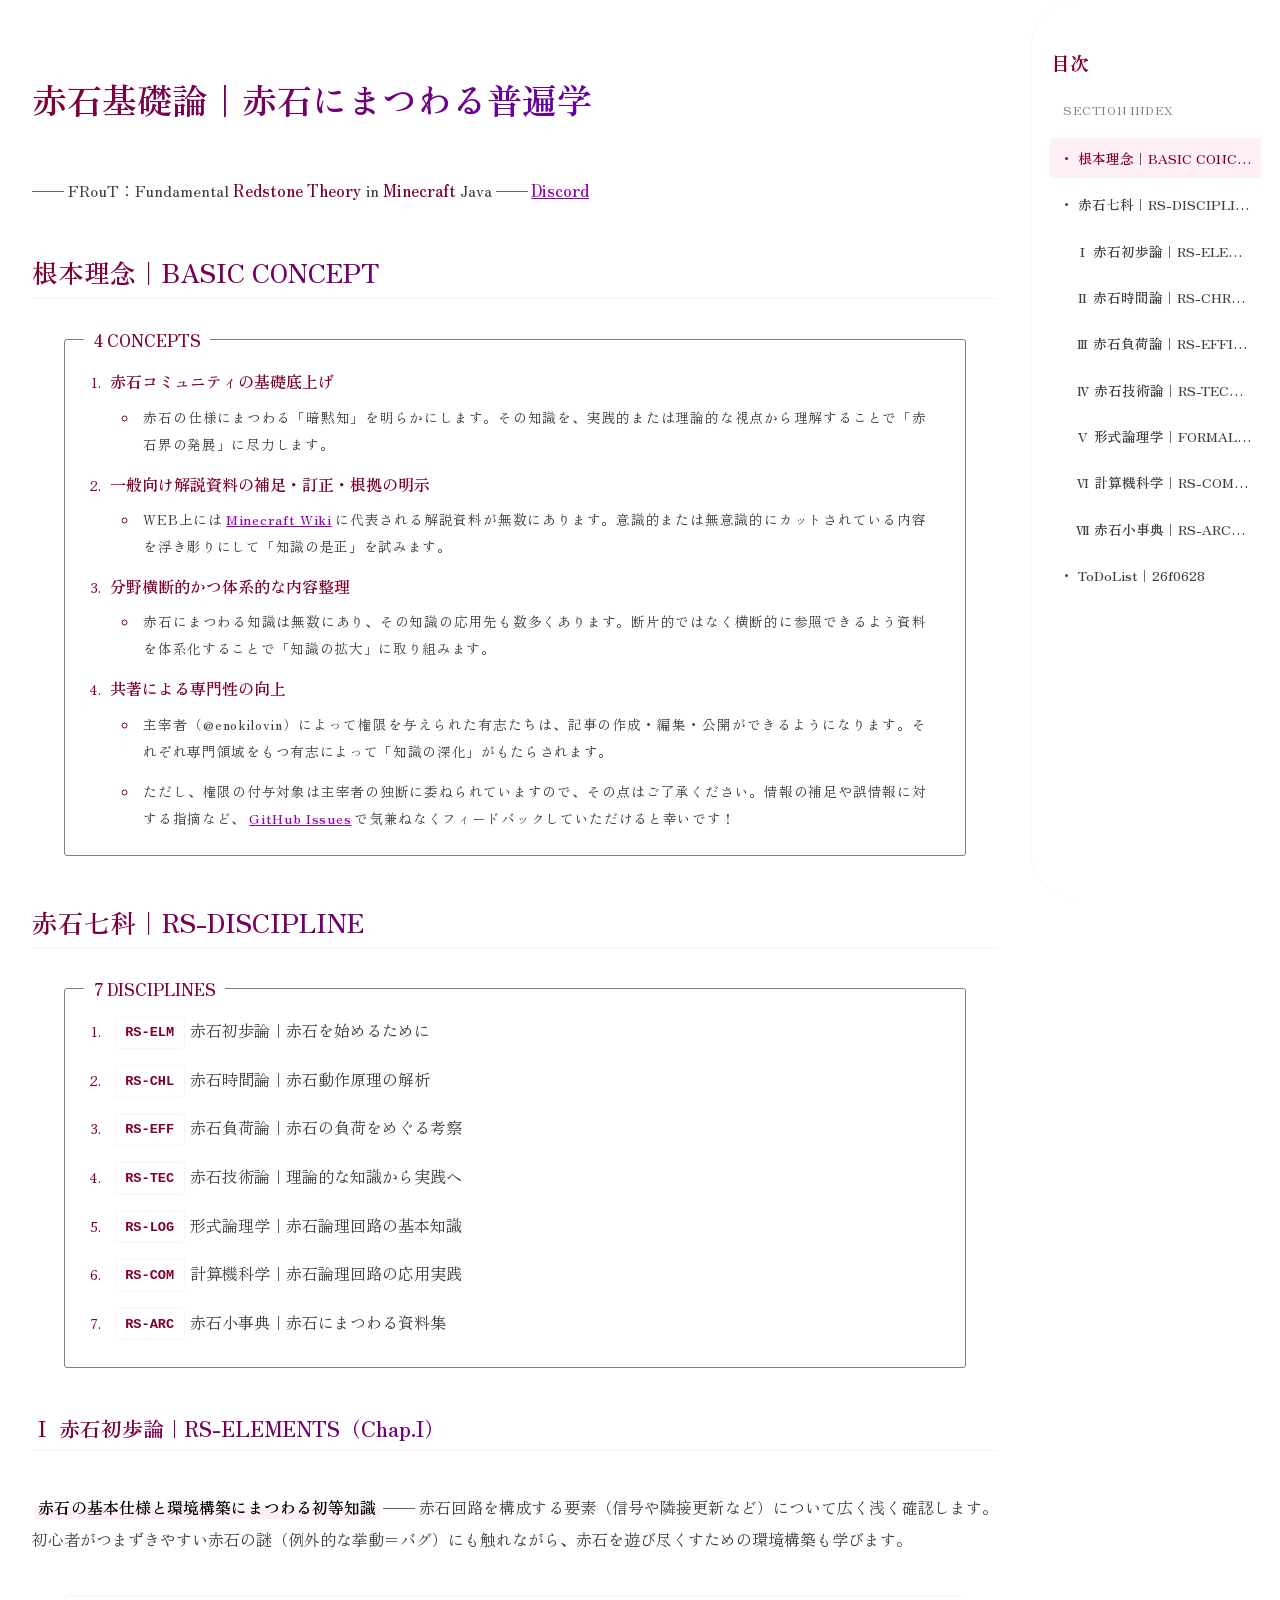
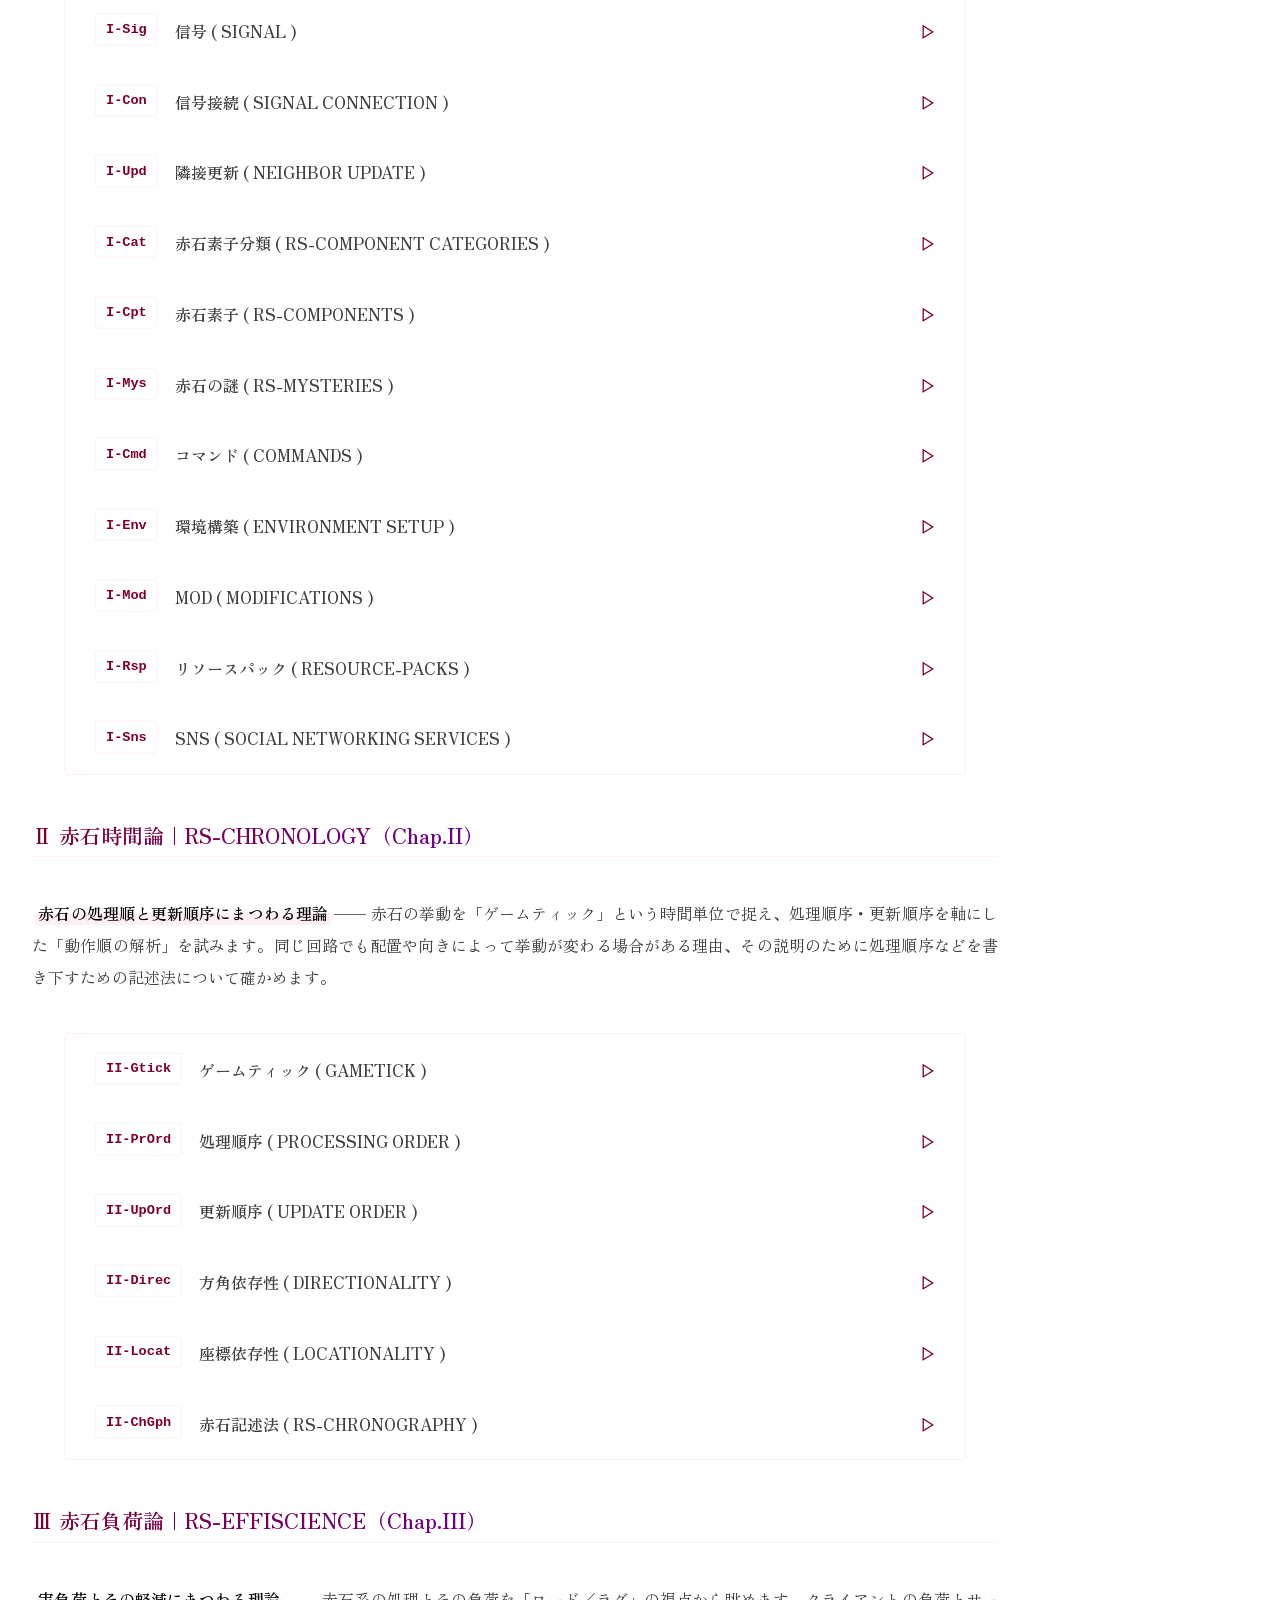
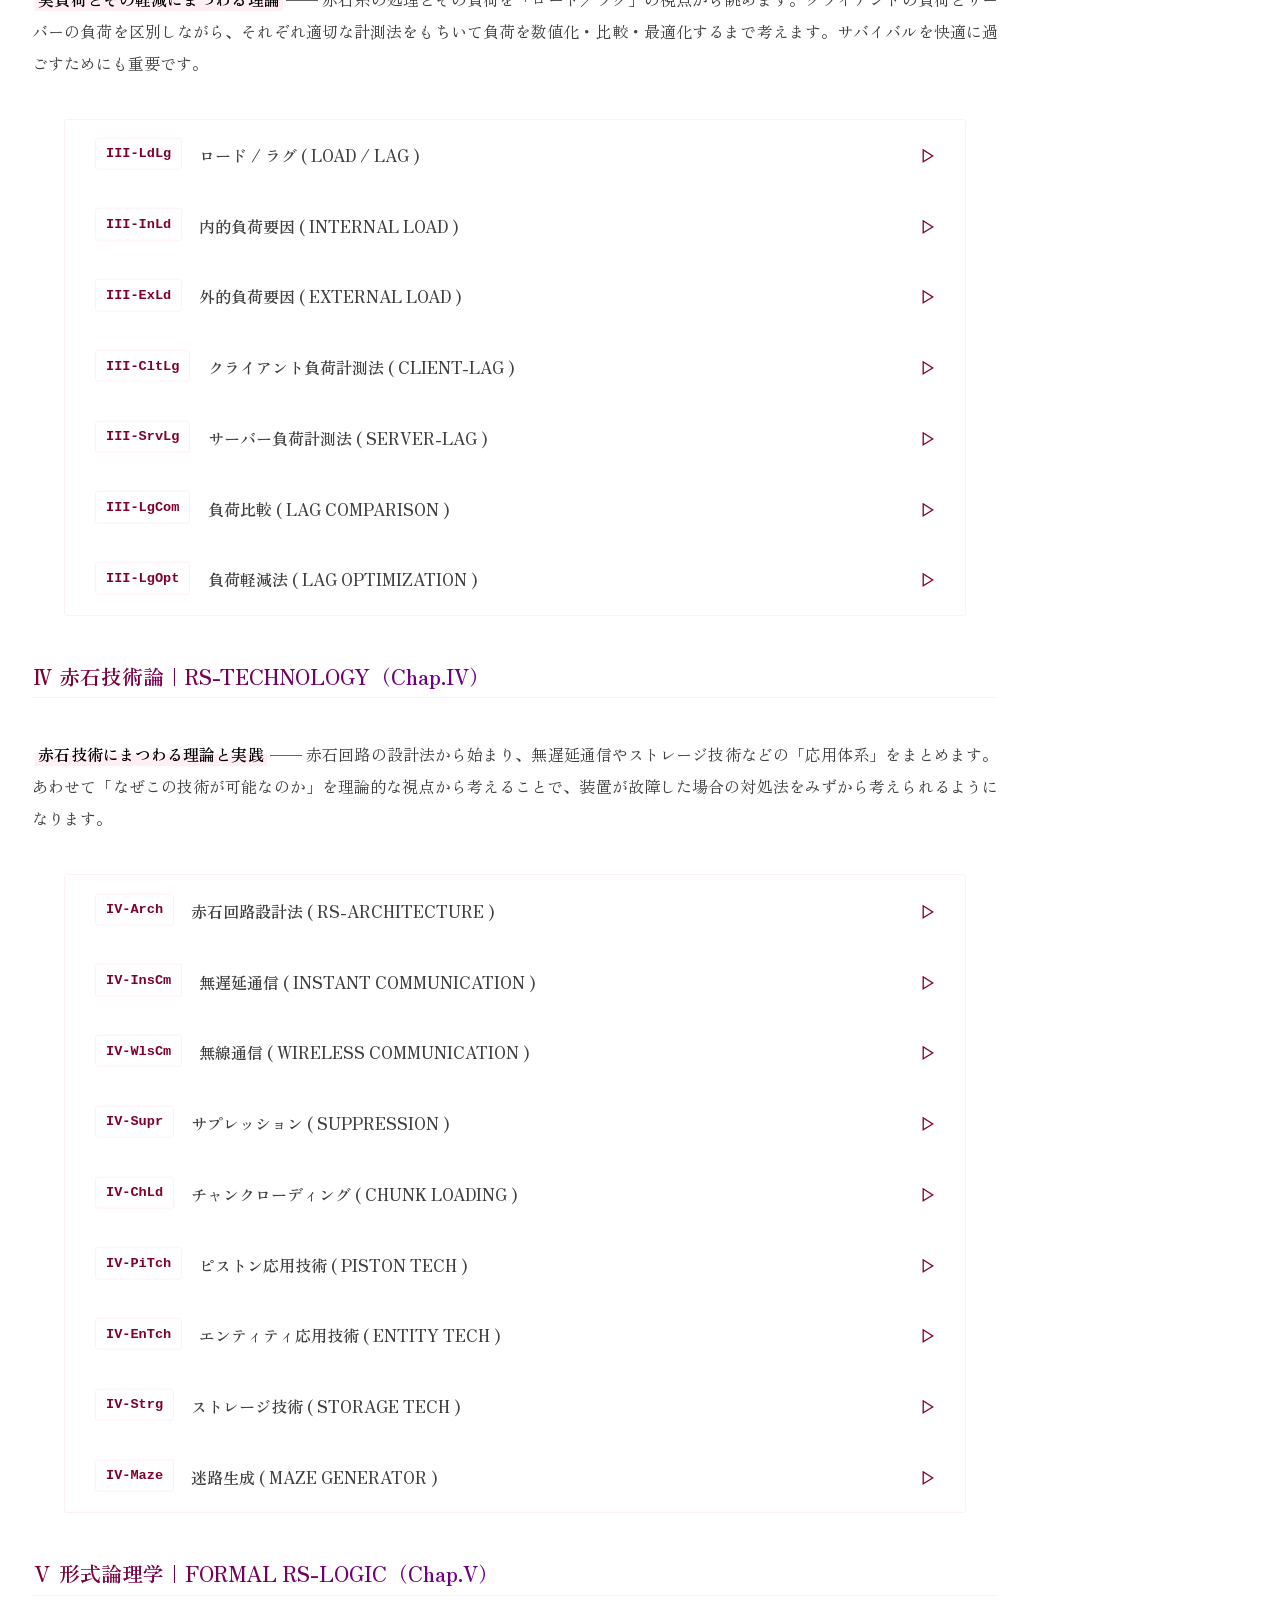
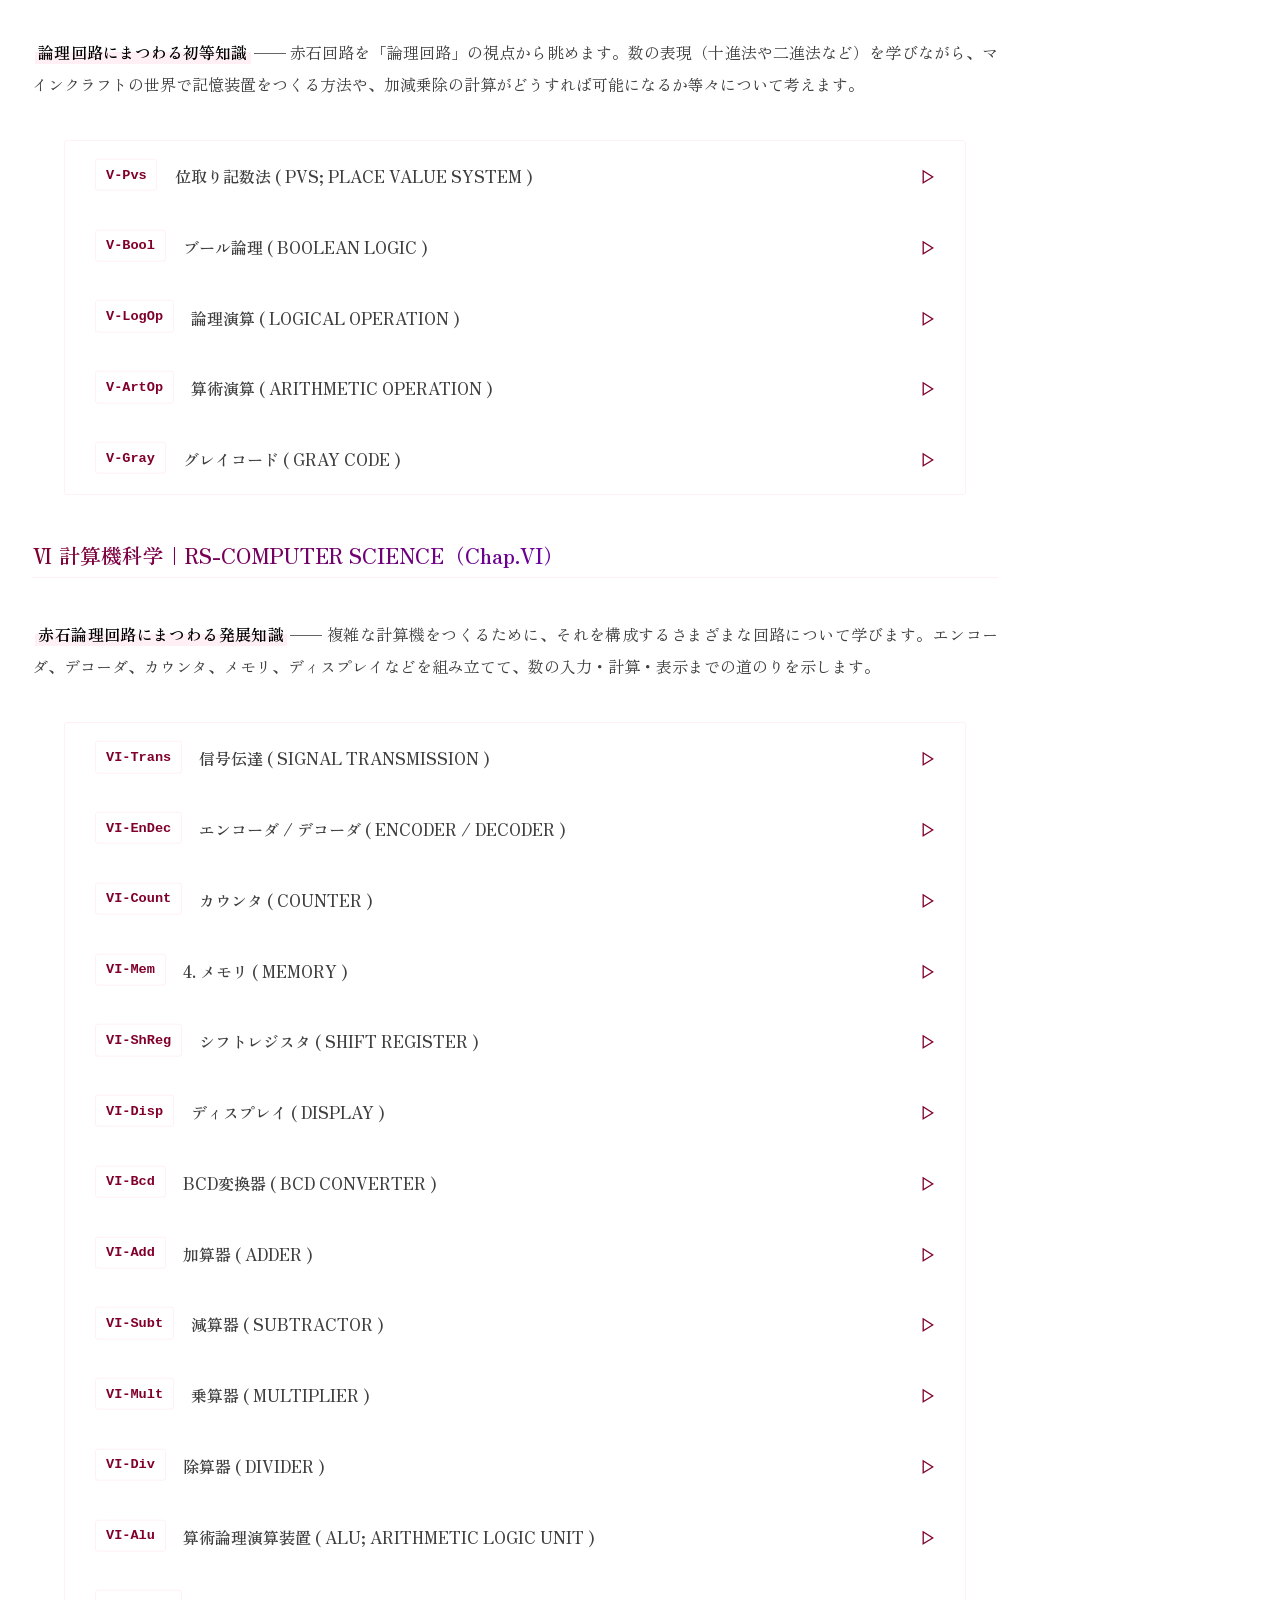
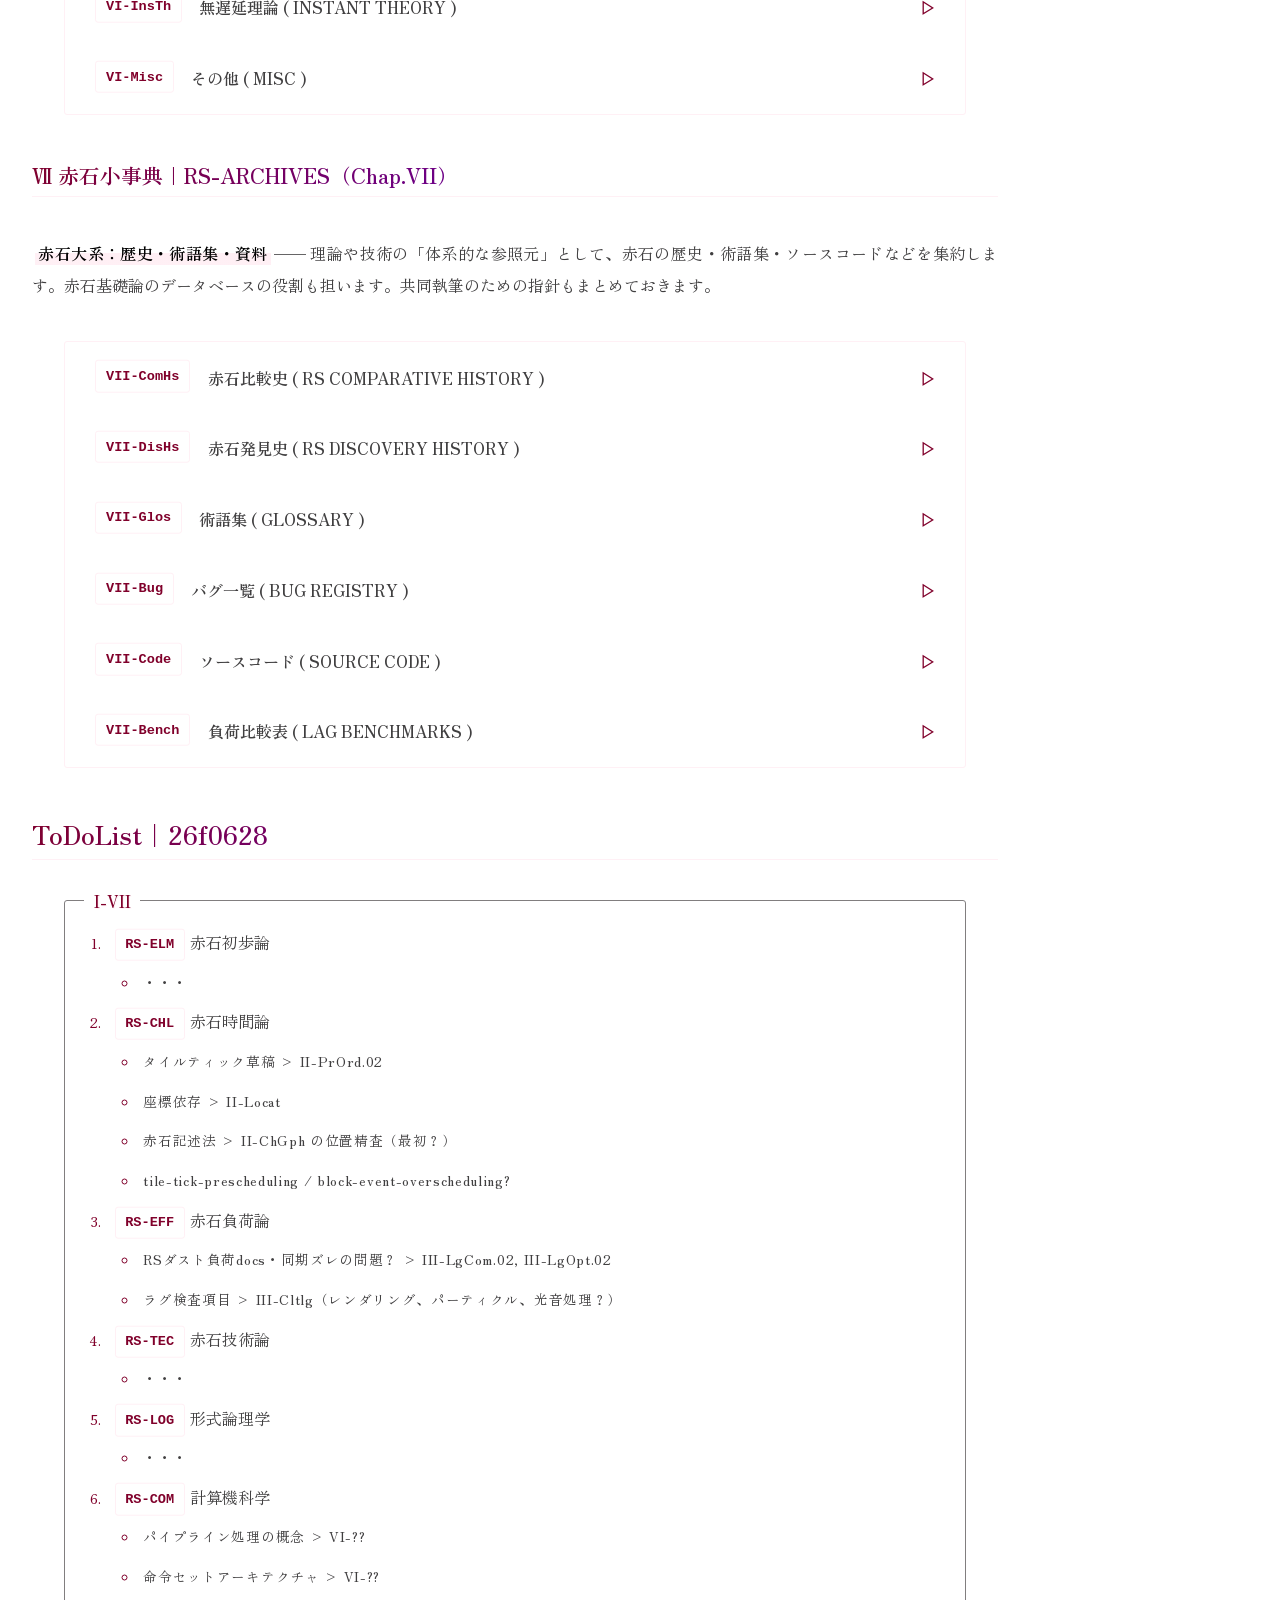
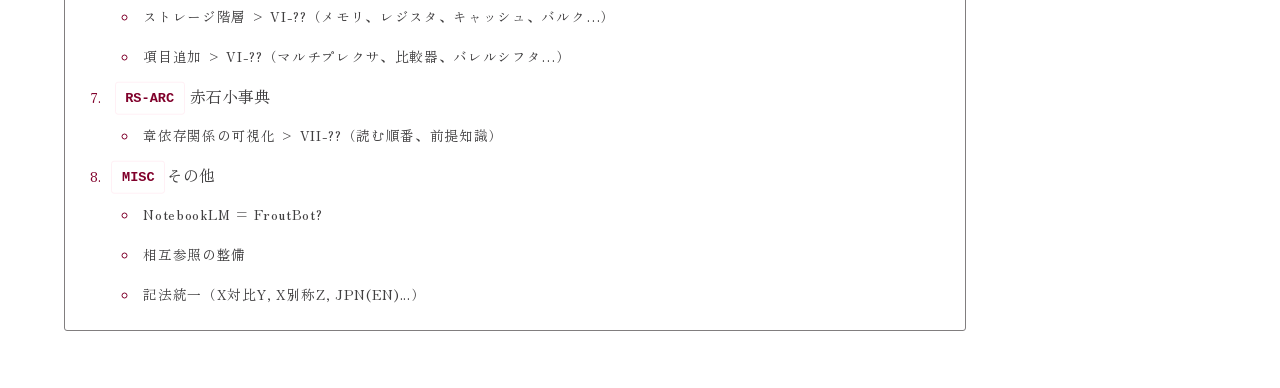
==== index.html @ a5fd7e26 "update file path" ====
<!DOCTYPE html>
<html lang="ja">
<head>
    <meta charset="UTF-8">
    <meta name="viewport" content="width=device-width, initial-scale=1.0">
    <title>赤石基礎論｜Frout</title>
    <link rel="stylesheet" href="css/frout-style.css">
    <script src="js/frout-script.js" defer></script>
</head>
<body>

    <header>
        <h1>赤石基礎論｜赤石にまつわる普遍学</h1>
        <p>—— FRouT：Fundamental <strong>Redstone Theory</strong> in <strong>Minecraft</strong> Java ——<a href="https://enokilovin.github.io/ArcFrout/misc/invitation" target="_blank" rel="noopener noreferrer">Discord</a></p>
    </header>

    <section>
        <h2 id="basic-concept">根本理念｜BASIC CONCEPT</h2>
        <div class="frout-list">
            <div>4 CONCEPTS</div>
            <ol>
                <li><strong>赤石コミュニティの基礎底上げ</strong>
                    <ul>
                        <li>赤石の仕様にまつわる「暗黙知」を明らかにします。その知識を、実践的または理論的な視点から理解することで「赤石界の発展」に尽力します。</li>
                    </ul>
                </li>
                <li><strong>一般向け解説資料の補足・訂正・根拠の明示</strong>
                    <ul>
                        <li>WEB上には<a href="https://minecraft.wiki/" target="_blank" rel="noopener noreferrer">Minecraft Wiki</a>に代表される解説資料が無数にあります。意識的または無意識的にカットされている内容を浮き彫りにして「知識の是正」を試みます。</li>
                    </ul>
                </li>
                <li><strong>分野横断的かつ体系的な内容整理</strong>
                    <ul>
                        <li>赤石にまつわる知識は無数にあり、その知識の応用先も数多くあります。断片的ではなく横断的に参照できるよう資料を体系化することで「知識の拡大」に取り組みます。</li>
                    </ul>
                </li>
                <li><strong>共著による専門性の向上</strong>
                    <ul>
                        <li>主宰者（@enokilovin）によって権限を与えられた有志たちは、記事の作成・編集・公開ができるようになります。それぞれ専門領域をもつ有志によって「知識の深化」がもたらされます。</li>
                        <li>ただし、権限の付与対象は主宰者の独断に委ねられていますので、その点はご了承ください。情報の補足や誤情報に対する指摘など、<a href="https://github.com/enokilovin/arcfrout/issues" target="_blank" rel="noopener noreferrer">GitHub Issues</a>で気兼ねなくフィードバックしていただけると幸いです！</li>
                    </ul>
                </li>
            </ol>
        </div>
    </section>

    <section>
        <h2 id="7-disciplines">赤石七科｜RS-DISCIPLINE</h2>
        <div class="frout-list">
            <div>7 DISCIPLINES</div>
            <ol>
                <li><a href="#rs-elm"><span class="badge-xref">RS-ELM</span></a>赤石初歩論｜赤石を始めるために</li>
                <li><a href="#rs-chl"><span class="badge-xref">RS-CHL</span></a>赤石時間論｜赤石動作原理の解析</li>
                <li><a href="#rs-eff"><span class="badge-xref">RS-EFF</span></a>赤石負荷論｜赤石の負荷をめぐる考察</li>
                <li><a href="#rs-tec"><span class="badge-xref">RS-TEC</span></a>赤石技術論｜理論的な知識から実践へ</li>
                <li><a href="#rs-log"><span class="badge-xref">RS-LOG</span></a>形式論理学｜赤石論理回路の基本知識</li>
                <li><a href="#rs-com"><span class="badge-xref">RS-COM</span></a>計算機科学｜赤石論理回路の応用実践</li>
                <li><a href="#rs-arc"><span class="badge-xref">RS-ARC</span></a>赤石小事典｜赤石にまつわる資料集</li>
            </ol>
        </div>

        <h3 id="rs-elm">Ⅰ 赤石初歩論｜RS-ELEMENTS（Chap.I）</h3>
        <p><mark>赤石の基本仕様と環境構築にまつわる初等知識</mark>—— 赤石回路を構成する要素（信号や隣接更新など）について広く浅く確認します。初心者がつまずきやすい赤石の謎（例外的な挙動＝バグ）にも触れながら、赤石を遊び尽くすための環境構築も学びます。</p>
        <div class="frout-accordion">
            <details>
                <summary><span class="badge-xref">I-Sig</span>信号 ( SIGNAL )</summary>
                <p>赤石の信号について、ON/OFFの概念や信号強度、動力源化と活性化の違いといった視点から眺めます。</p>
            </details>
            <details>
                <summary><span class="badge-xref">I-Con</span>信号接続 ( SIGNAL CONNECTION )</summary>
                <p>信号の伝わり方について、直接的または間接的な接続方法の違いを理解します。</p>
            </details>
            <details>
                <summary><span class="badge-xref">I-Upd</span>隣接更新 ( NEIGHBOR UPDATE )</summary>
                <p>ブロックの状態変化がまわりに伝播する「アップデート」の仕組みを紐解きます。</p>
            </details>
            <details>
                <summary><span class="badge-xref">I-Cat</span>赤石素子分類 ( RS-COMPONENT CATEGORIES )</summary>
                <p>ブロックの性質にもとづいて赤石素子を分類します。</p>
            </details>
            <details>
                <summary><span class="badge-xref">I-Cpt</span>赤石素子 ( RS-COMPONENTS )</summary>
                <p>リピーターやピストンなどの赤石素子にまつわる個別仕様をまとめます。</p>
            </details>
            <details>
                <summary><span class="badge-xref">I-Mys</span>赤石の謎 ( RS-MYSTERIES )</summary>
                <p>方角依存、準接続、透過ブロックの挙動など、直感に反する仕様について理解することで、実践的な力を身につけます。</p>
            </details>
            <details>
                <summary><span class="badge-xref">I-Cmd</span>コマンド ( COMMANDS )</summary>
                <p>赤石回路の開発やその検証に役立つ必須コマンドを紹介します。</p>
            </details>
            <details>
                <summary><span class="badge-xref">I-Env</span>環境構築 ( ENVIRONMENT SETUP )</summary>
                <p>赤石用ワールドの構築からルール設定まで把握して、開発に最適な環境を整えます。</p>
            </details>
            <details>
                <summary><span class="badge-xref">I-Mod</span>MOD ( MODIFICATIONS )</summary>
                <p>Carpet, Litematica, MiniHUDなど、赤石の開発と検証を最大限補助するMODについて紹介します。</p>
            </details>
            <details>
                <summary><span class="badge-xref">I-Rsp</span>リソースパック ( RESOURCE-PACKS )</summary>
                <p>信号強度の可視化やブロックの設置方向の判別など、視認性を上げて開発効率を高めるリソースパックについて紹介します。</p>
            </details>
            <details>
                <summary><span class="badge-xref">I-Sns</span>SNS ( SOCIAL NETWORKING SERVICES )</summary>
                <p>国内外の赤石コミュニティを知り、情報を収集して、知見を共有する方法についてまとめています。</p>
            </details>
        </div>

        <h3 id="rs-chl">Ⅱ 赤石時間論｜RS-CHRONOLOGY（Chap.II）</h3>
        <p><mark>赤石の処理順と更新順序にまつわる理論</mark>—— 赤石の挙動を「ゲームティック」という時間単位で捉え、処理順序・更新順序を軸にした「動作順の解析」を試みます。同じ回路でも配置や向きによって挙動が変わる場合がある理由、その説明のために処理順序などを書き下すための記述法について確かめます。</p>
        <div class="frout-accordion">
            <details>
                <summary><span class="badge-xref">II-Gtick</span>ゲームティック ( GAMETICK )</summary>
                <p>時間の基本単位であるゲームティック（gt）について、リアルタイムとの違いや各フェーズなどに触れながら理解を深めます。</p>
            </details>
            <details>
                <summary><span class="badge-xref">II-PrOrd</span>処理順序 ( PROCESSING ORDER )</summary>
                <p>同一ティック内における各処理フェーズ（PI, ST, BE, EN, TE）の実行サイクルを詳述します。</p>
            </details>
            <details>
                <summary><span class="badge-xref">II-UpOrd</span>更新順序 ( UPDATE ORDER )</summary>
                <p>同一フェーズ内で複数のブロックが同時に動くとき、何が優先されるかをアップデートの順序という視点から眺めます。</p>
            </details>
            <details>
                <summary><span class="badge-xref">II-Direc</span>方角依存性 ( DIRECTIONALITY )</summary>
                <p>「装置を90度回転すると故障する」といった方角にまつわる動作模様の違いとその対処法を、アップデートの送受信から紐解きます。</p>
            </details>
            <details>
                <summary><span class="badge-xref">II-Locat</span>座標依存性 ( LOCATIONALITY )</summary>
                <p>「装置の場所を移すと故障する」といった位置座標にまつわる動作模様の違いとその対処法を、HashSetという仕組みから紐解きます。</p>
            </details>
            <details>
                <summary><span class="badge-xref">II-ChGph</span>赤石記述法 ( RS-CHRONOGRAPHY )</summary>
                <p>複雑な処理順や更新順を正確に言語化（可視化）するために考案された、タイムライン形式での専用記法「RSC」を紹介します。</p>
            </details>
        </div>

        <h3 id="rs-eff">Ⅲ 赤石負荷論｜RS-EFFISCIENCE（Chap.III）</h3>
        <p><mark>実負荷とその軽減にまつわる理論</mark>—— 赤石系の処理とその負荷を「ロード／ラグ」の視点から眺めます。クライアントの負荷とサーバーの負荷を区別しながら、それぞれ適切な計測法をもちいて負荷を数値化・比較・最適化するまで考えます。サバイバルを快適に過ごすためにも重要です。</p>
        <div class="frout-accordion">
            <details>
                <summary><span class="badge-xref">III-LdLg</span>ロード / ラグ ( LOAD / LAG )</summary>
                <p>負荷の分類から始めて、それぞれの負荷の影響（ラグ）や計測法について理解します。</p>
            </details>
            <details>
                <summary><span class="badge-xref">III-InLd</span>内的負荷要因 ( INTERNAL LOAD )</summary>
                <p>赤石素子、光や音、チャンクにまつわる処理など、ワールド内部で発生する処理の負荷要因を探ります。</p>
            </details>
            <details>
                <summary><span class="badge-xref">III-ExLd</span>外的負荷要因 ( EXTERNAL LOAD )</summary>
                <p>オートセーブ、バージョンの違い、MODの有無など、ワールド外部で起こりうる処理の負荷要因を探ります。</p>
            </details>
            <details>
                <summary><span class="badge-xref">III-CltLg</span>クライアント負荷計測法 ( CLIENT-LAG )</summary>
                <p>画面のレンダリングやパーティクル処理などがクライアント側に与える負荷を計測します。</p>
            </details>
            <details>
                <summary><span class="badge-xref">III-SrvLg</span>サーバー負荷計測法 ( SERVER-LAG )</summary>
                <p>アップデート送信数や信号源探索、形状変化、当たり判定の変化などがサーバー側に与える負荷を計測します。</p>
            </details>
            <details>
                <summary><span class="badge-xref">III-LgCom</span>負荷比較 ( LAG COMPARISON )</summary>
                <p>さまざまな負荷を各素子や各環境のレベルで比較してまとめることで、次の負荷軽減法に繋げていきます。</p>
            </details>
            <details>
                <summary><span class="badge-xref">III-LgOpt</span>負荷軽減法 ( LAG OPTIMIZATION )</summary>
                <p>以上の検証にもとづき素子の置き換えやMODを用いるなどして、総合的な負荷軽減策を提案します。</p>
            </details>
        </div>

        <h3 id="rs-tec">Ⅳ 赤石技術論｜RS-TECHNOLOGY（Chap.IV）</h3>
        <p><mark>赤石技術にまつわる理論と実践</mark>—— 赤石回路の設計法から始まり、無遅延通信やストレージ技術などの「応用体系」をまとめます。あわせて「なぜこの技術が可能なのか」を理論的な視点から考えることで、装置が故障した場合の対処法をみずから考えられるようになります。</p>
        <div class="frout-accordion">
            <details>
                <summary><span class="badge-xref">IV-Arch</span>赤石回路設計法 ( RS-ARCHITECTURE )</summary>
                <p>赤石回路設計における小型化、高速化、並列化、サバイバルでの壊れにくさ、動作デバッグの手法などをまとめています。</p>
            </details>
            <details>
                <summary><span class="badge-xref">IV-InsCm</span>無遅延通信 ( INSTANT COMMUNICATION )</summary>
                <p>リピーター、レール、コンパレーターなどを利用して、信号を無遅延で（瞬時に）伝える技術について解説します。</p>
            </details>
            <details>
                <summary><span class="badge-xref">IV-WlsCm</span>無線通信 ( WIRELESS COMMUNICATION )</summary>
                <p>日照センサーやアイテムエンティティ等を利用したワイヤレス通信法について解説します。</p>
            </details>
            <details>
                <summary><span class="badge-xref">IV-Supr</span>サプレッション ( SUPPRESSION )</summary>
                <p>アップデートのサプレッションやスキップなど、ゲームの更新処理を意図的に抑制・遮断する高度な技術を扱います。</p>
            </details>
            <details>
                <summary><span class="badge-xref">IV-ChLd</span>チャンクローディング ( CHUNK LOADING )</summary>
                <p>特定回路をつねに動作させるためのチャンク読み込み維持技術について理解を深めます。</p>
            </details>
            <details>
                <summary><span class="badge-xref">IV-PiTch</span>ピストン応用技術 ( PISTON TECH )</summary>
                <p>自動ドア、エレベーター、フライングマシン、ピストンボルトなどのピストンにまつわる応用技術について紹介します。</p>
            </details>
            <details>
                <summary><span class="badge-xref">IV-EnTch</span>エンティティ応用技術 ( ENTITY TECH )</summary>
                <p>レール増殖やTNT増殖、TNTキャノンや3Dディスプレイなどのエンティティにまつわる応用技術を紹介します。</p>
            </details>
            <details>
                <summary><span class="badge-xref">IV-Strg</span>ストレージ技術 ( STORAGE TECH )</summary>
                <p>水流、ホッパー、ドロッパー、論理回路などを複合的に組み合わせた、高度なアイテム輸送・保管技術を紹介します。</p>
            </details>
            <details>
                <summary><span class="badge-xref">IV-Maze</span>迷路生成 ( MAZE GENERATOR )</summary>
                <p>赤石回路のみでアルゴリズムを処理し、自動で迷路を生成する回路の仕組みを明らかにします。</p>
            </details>
        </div>

        <h3 id="rs-log">Ⅴ 形式論理学｜FORMAL RS-LOGIC（Chap.V）</h3>
        <p><mark>論理回路にまつわる初等知識</mark>—— 赤石回路を「論理回路」の視点から眺めます。数の表現（十進法や二進法など）を学びながら、マインクラフトの世界で記憶装置をつくる方法や、加減乗除の計算がどうすれば可能になるか等々について考えます。</p>
        <div class="frout-accordion">
            <details>
                <summary><span class="badge-xref">V-Pvs</span> 位取り記数法 ( PVS; PLACE VALUE SYSTEM )</summary>
                <p>赤石で「数」を扱うために、2進数、10進数、16進数、2進化10進数（BCD）の表現方法を学びます。</p>
            </details>
            <details>
                <summary><span class="badge-xref">V-Bool</span>ブール論理 ( BOOLEAN LOGIC )</summary>
                <p>真と偽という論理の世界を「数」の世界に繋ぎ合わせる、論理演算の基礎を扱います。</p>
            </details>
            <details>
                <summary><span class="badge-xref">V-LogOp</span>論理演算 ( LOGICAL OPERATION )</summary>
                <p>組み合わせ論理（AND, OR, NOTなど）による演算と、順序論理による記憶の仕組みを解説します。</p>
            </details>
            <details>
                <summary><span class="badge-xref">V-ArtOp</span>算術演算 ( ARITHMETIC OPERATION )</summary>
                <p>加減乗除を赤石で実現する方法や、実数の表現方法を紹介します。</p>
            </details>
            <details>
                <summary><span class="badge-xref">V-Gray</span>グレイコード ( GRAY CODE )</summary>
                <p>エラーに強い符号化技術の概要を学びます。</p>
            </details>
        </div>

        <h3 id="rs-com">Ⅵ 計算機科学｜RS-COMPUTER SCIENCE（Chap.VI）</h3>
        <p><mark>赤石論理回路にまつわる発展知識</mark>—— 複雑な計算機をつくるために、それを構成するさまざまな回路について学びます。エンコーダ、デコーダ、カウンタ、メモリ、ディスプレイなどを組み立てて、数の入力・計算・表示までの道のりを示します。</p>
        <div class="frout-accordion">
            <details>
                <summary><span class="badge-xref">VI-Trans</span>信号伝達 ( SIGNAL TRANSMISSION )</summary>
                <p>各数値表現、各パルス長、直列並列、無遅延の信号伝達などについて理解を深めます。</p>
            </details>
            <details>
                <summary><span class="badge-xref">VI-EnDec</span>エンコーダ / デコーダ ( ENCODER / DECODER )</summary>
                <p>データの圧縮や復元、相互変換などをおこなう回路を設計します。</p>
            </details>
            <details>
                <summary><span class="badge-xref">VI-Count</span>カウンタ ( COUNTER )</summary>
                <p>パルスを検出するたびに、内部の数値を1ずつ加算・維持する回路を設計します。</p>
            </details>
            <details>
                <summary><span class="badge-xref">VI-Mem</span> 4. メモリ ( MEMORY )</summary>
                <p>データを一時的あるいは永続的に保持する記憶装置を設計します。</p>
            </details>
            <details>
                <summary><span class="badge-xref">VI-ShReg</span>シフトレジスタ ( SHIFT REGISTER )</summary>
                <p>データを一定方向にシフトさせる記憶装置を設計します。</p>
            </details>
            <details>
                <summary><span class="badge-xref">VI-Disp</span>ディスプレイ ( DISPLAY )</summary>
                <p>7セグメント、16セグメント、ビットマップによるデータのディスプレイ装置を設計します。</p>
            </details>
            <details>
                <summary><span class="badge-xref">VI-Bcd</span>BCD変換器 ( BCD CONVERTER )</summary>
                <p>計算しやすい2進数と、ディスプレイに表示しやすい10進数、この中間にある「2進化10進数（BCD）」にデータを変換する装置を設計します。</p>
            </details>
            <details>
                <summary><span class="badge-xref">VI-Add</span>加算器 ( ADDER )</summary>
                <p>赤石で「加算」を実現するための半加算器や全加算器を知ったうえで、CLAやCCAなどの計算高速化技術を学びます。</p>
            </details>
            <details>
                <summary><span class="badge-xref">VI-Subt</span>減算器 ( SUBTRACTOR )</summary>
                <p>補数表現などを利用して、加算器をベースに減算を実現する回路を設計します。</p>
            </details>
            <details>
                <summary><span class="badge-xref">VI-Mult</span>乗算器 ( MULTIPLIER )</summary>
                <p>加算の反復やシフト演算によって、赤石で乗算を実現します。</p>
            </details>
            <details>
                <summary><span class="badge-xref">VI-Div</span>除算器 ( DIVIDER )</summary>
                <p>減算の反復やシフト演算によって、赤石で除算を実現します。</p>
            </details>
            <details>
                <summary><span class="badge-xref">VI-Alu</span>算術論理演算装置 ( ALU; ARITHMETIC LOGIC UNIT )</summary>
                <p>さまざまな演算を総合的に処理する、計算機の中枢を構築します。</p>
            </details>
            <details>
                <summary><span class="badge-xref">VI-InsTh</span>無遅延理論 ( INSTANT THEORY )</summary>
                <p>無遅延計算機の仕組みを理解します。</p>
            </details>
            <details>
                <summary><span class="badge-xref">VI-Misc</span>その他 ( MISC )</summary>
                <p>その他、計算機科学のカテゴリに属する応用回路をまとめます。</p>
            </details>
        </div>

        <h3 id="rs-arc">Ⅶ 赤石小事典｜RS-ARCHIVES（Chap.VII）</h3>
        <p><mark>赤石大系：歴史・術語集・資料</mark>—— 理論や技術の「体系的な参照元」として、赤石の歴史・術語集・ソースコードなどを集約します。赤石基礎論のデータベースの役割も担います。共同執筆のための指針もまとめておきます。</p>
        <div class="frout-accordion">
            <details>
                <summary><span class="badge-xref">VII-ComHs</span>赤石比較史 ( RS COMPARATIVE HISTORY )</summary>
                <p>Java版と統合版の仕様差異（パリティ）や、バージョン移行にともなう歴史の変遷、世界各国の赤石情勢を扱います。</p>
            </details>
            <details>
                <summary><span class="badge-xref">VII-DisHs</span>赤石発見史 ( RS DISCOVERY HISTORY )</summary>
                <p>無線通信などの歴史的な技術が発見された経緯をまとめています。</p>
            </details>
            <details>
                <summary><span class="badge-xref">VII-Glos</span>術語集 ( GLOSSARY )</summary>
                <p>赤石界隈で登場する用語の定義、訳語の索引や略語の対応表もまとめる辞書です。</p>
            </details>
            <details>
                <summary><span class="badge-xref">VII-Bug</span>バグ一覧 ( BUG REGISTRY )</summary>
                <p>開発するうえで知っておくべき「例外的仕様」をまとめます。</p>
            </details>
            <details>
                <summary><span class="badge-xref">VII-Code</span>ソースコード ( SOURCE CODE )</summary>
                <p>ゲーム内コードの解析方法やその注意点をまとめます。</p>
            </details>
            <details>
                <summary><span class="badge-xref">VII-Bench</span>負荷比較表 ( LAG BENCHMARKS )</summary>
                <p>赤石素子の負荷を測定、一覧化したベンチマーク資料です。</p>
            </details>
        </div>
    </section>

    <section>
        <h2 id="to-do-list">ToDoList｜26f0628</h2>
        <div class="frout-list">
            <div>I-VII</div>
            <ol>
                <li><a href="#rs-elm"><span class="badge-xref">RS-ELM</span></a>赤石初歩論
                    <ul>
                        <li>・・・</li>
                    </ul>
                </li>
                <li><a href="#rs-chl"><span class="badge-xref">RS-CHL</span></a>赤石時間論
                    <ul>
                        <li>タイルティック草稿 > II-PrOrd.02</li>
                        <li>座標依存 > II-Locat</li>
                        <li>赤石記述法 > II-ChGph の位置精査（最初？）</li>
                        <li>tile-tick-prescheduling / block-event-overscheduling?</li>
                    </ul>
                </li>
                <li><a href="#rs-eff"><span class="badge-xref">RS-EFF</span></a>赤石負荷論
                    <ul>
                        <li>RSダスト負荷docs・同期ズレの問題？ > III-LgCom.02, III-LgOpt.02</li>
                        <li>ラグ検査項目 > III-Cltlg（レンダリング、パーティクル、光音処理？）</li>
                    </ul>
                </li>
                <li><a href="#rs-tec"><span class="badge-xref">RS-TEC</span></a>赤石技術論
                    <ul>
                        <li>・・・</li>
                    </ul>
                </li>
                <li><a href="#rs-log"><span class="badge-xref">RS-LOG</span></a>形式論理学
                    <ul>
                        <li>・・・</li>
                    </ul>
                </li>
                <li><a href="#rs-com"><span class="badge-xref">RS-COM</span></a>計算機科学
                    <ul>
                        <li>パイプライン処理の概念 > VI-??</li>
                        <li>命令セットアーキテクチャ > VI-??</li>
                        <li>ストレージ階層 > VI-??（メモリ、レジスタ、キャッシュ、バルク…）</li>
                        <li>項目追加 > VI-??（マルチプレクサ、比較器、バレルシフタ…）</li>
                    </ul>
                </li>
                <li><a href="#rs-arc"><span class="badge-xref">RS-ARC</span></a>赤石小事典
                    <ul>
                        <li>章依存関係の可視化 > VII-??（読む順番、前提知識）</li>
                    </ul>
                </li>
                <li><span class="badge-xref">MISC</span>その他
                    <ul>
                        <li>NotebookLM = FroutBot?</li>
                        <li>相互参照の整備</li>
                        <li>記法統一（X対比Y, X別称Z, JPN(EN)...）</li>
                    </ul>
                </li>
            </ol>
        </div>
    </section>


</body>
</html>
---- css/frout-style.css ----
@import url('https://fonts.googleapis.com/css2?family=PT+Mono&family=Zen+Old+Mincho:wght@400;600;700&display=swap');

@import url('frout-style_variables.css');
@import url('frout-style_texts.css');
@import url('frout-style_blocks.css');
@import url('frout-style_toc.css');
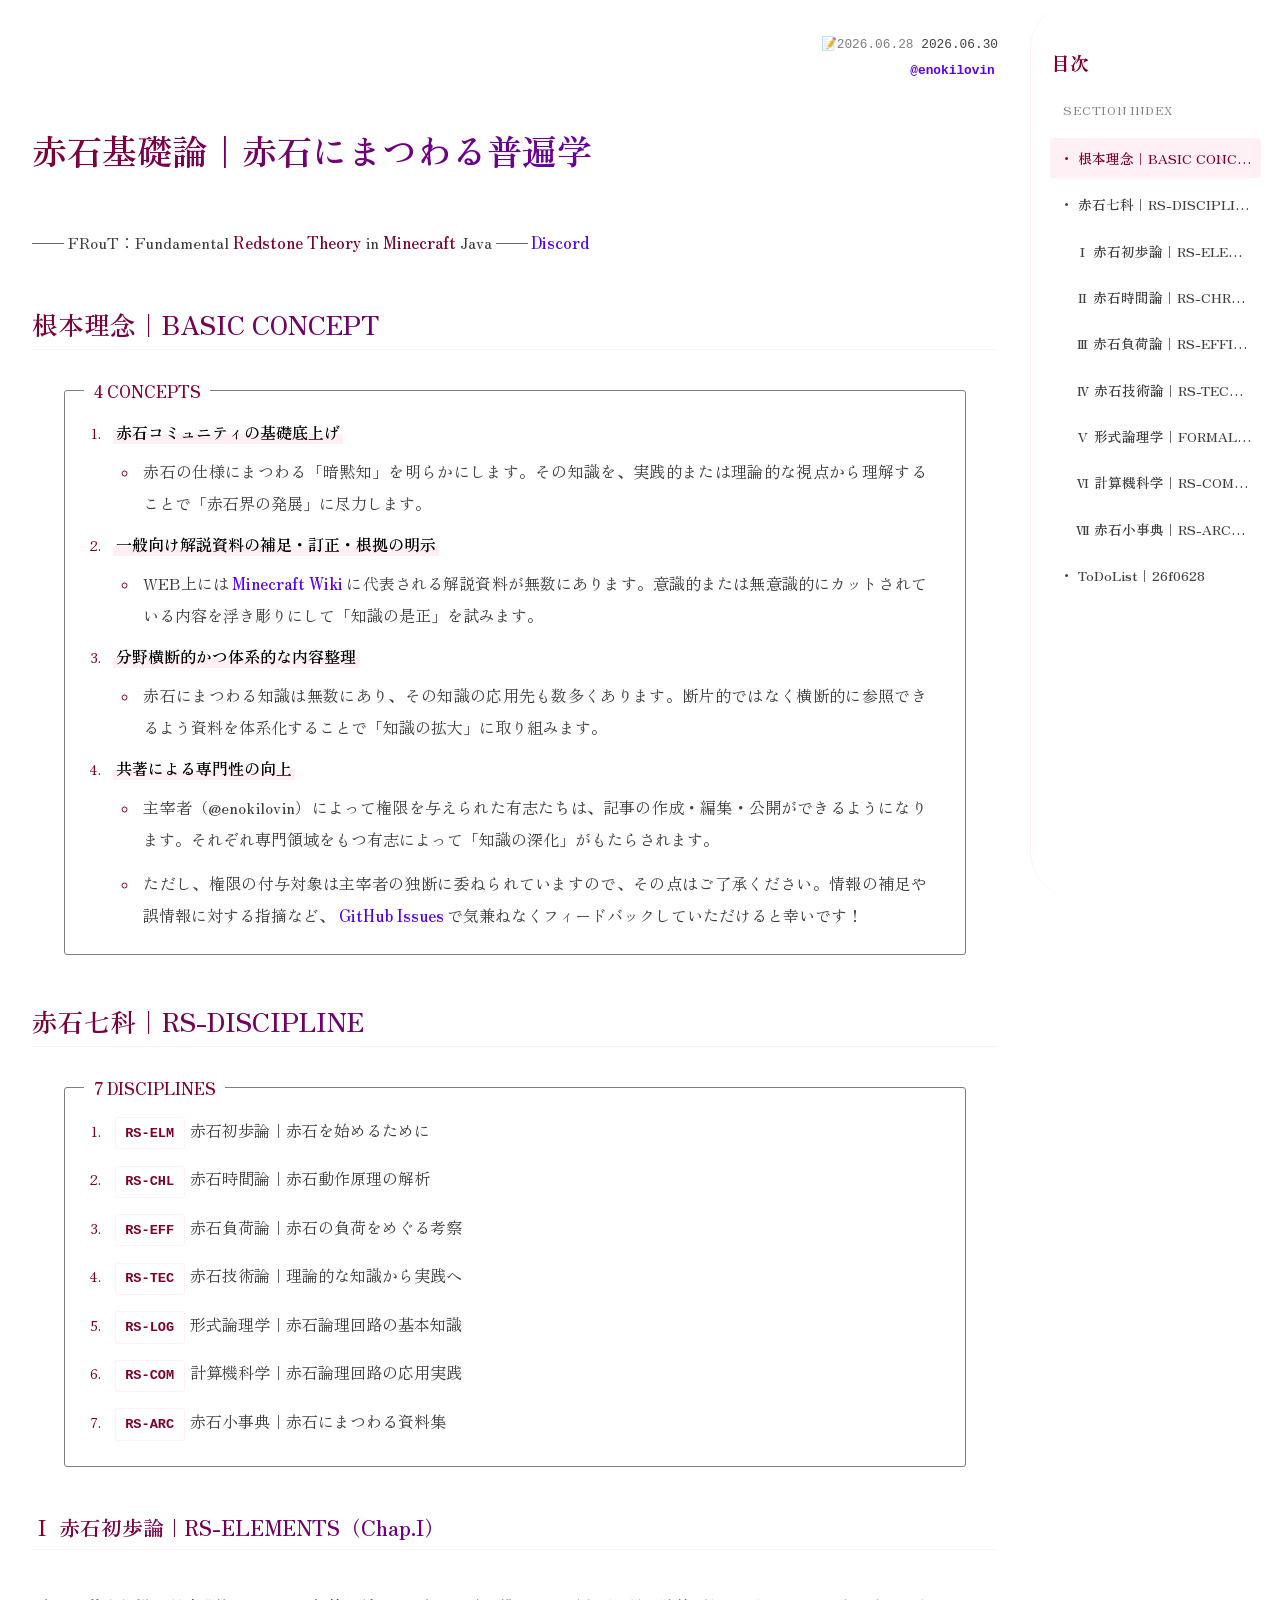
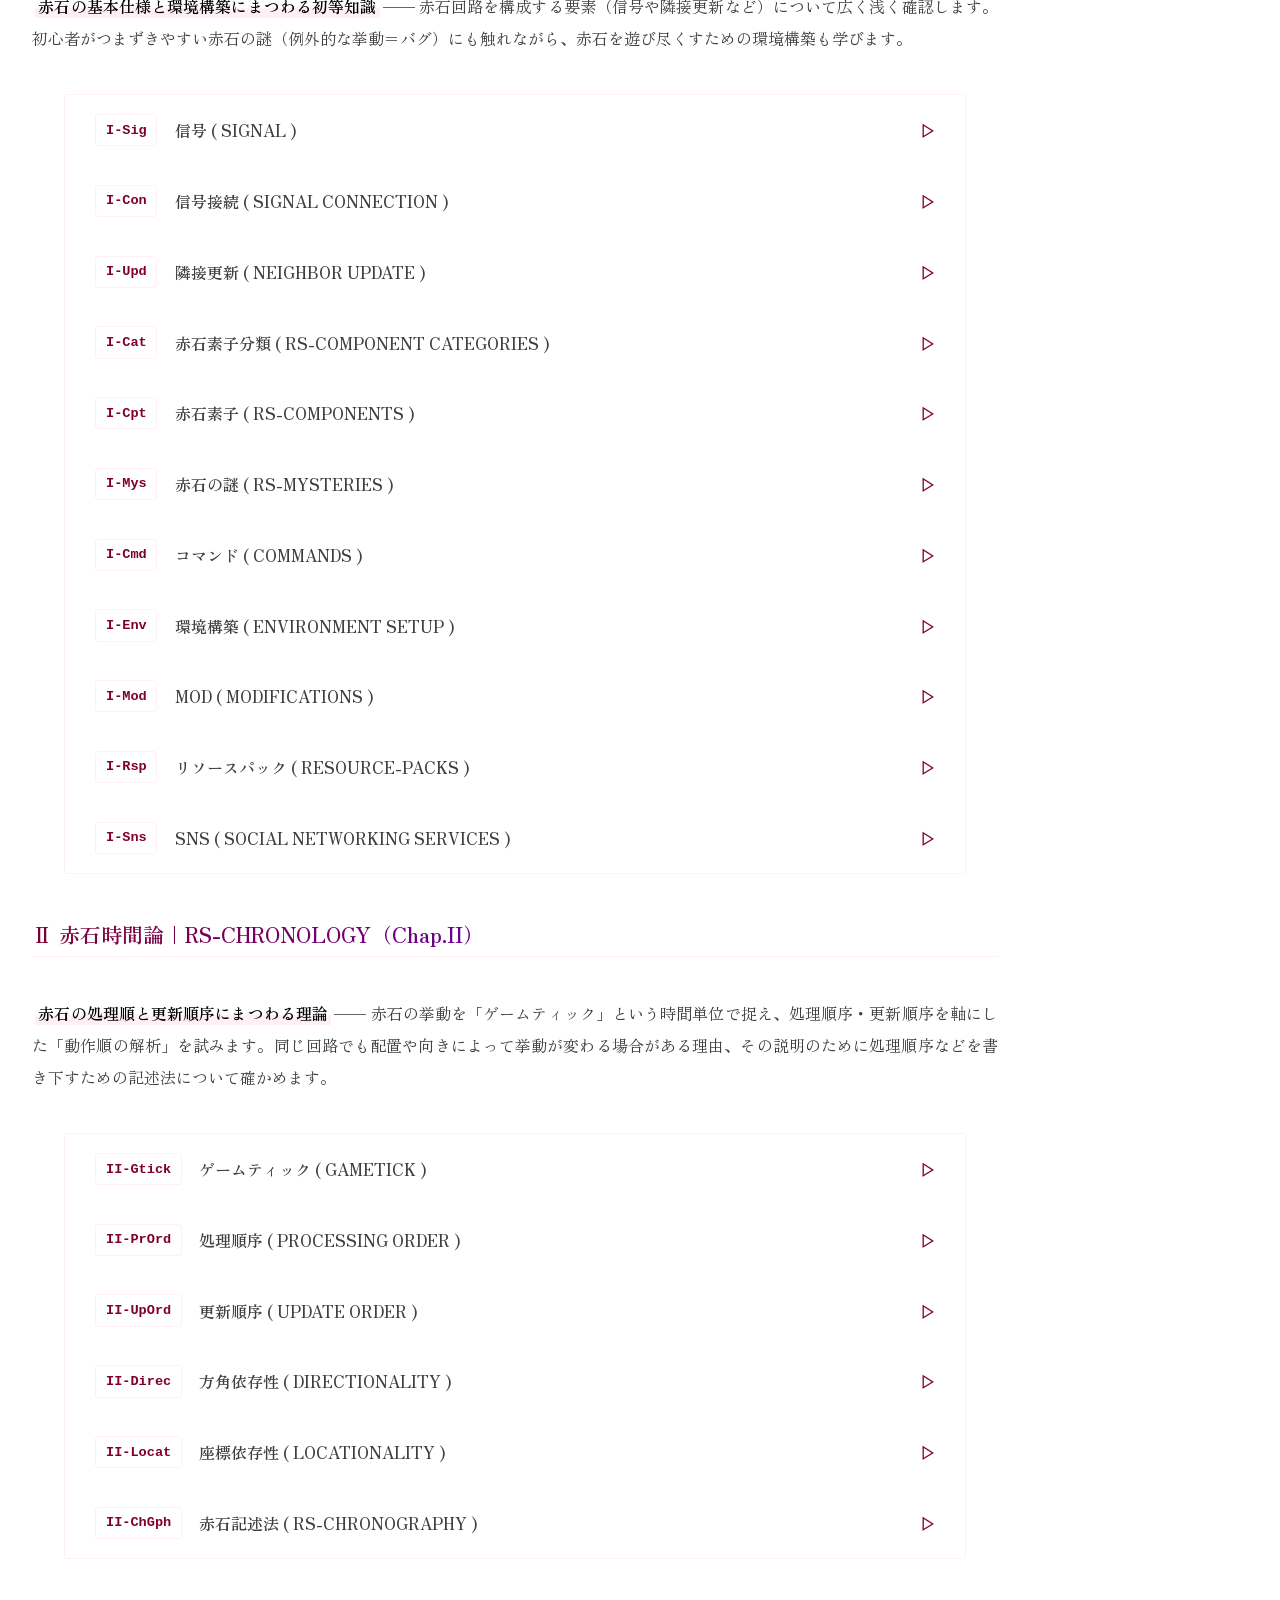
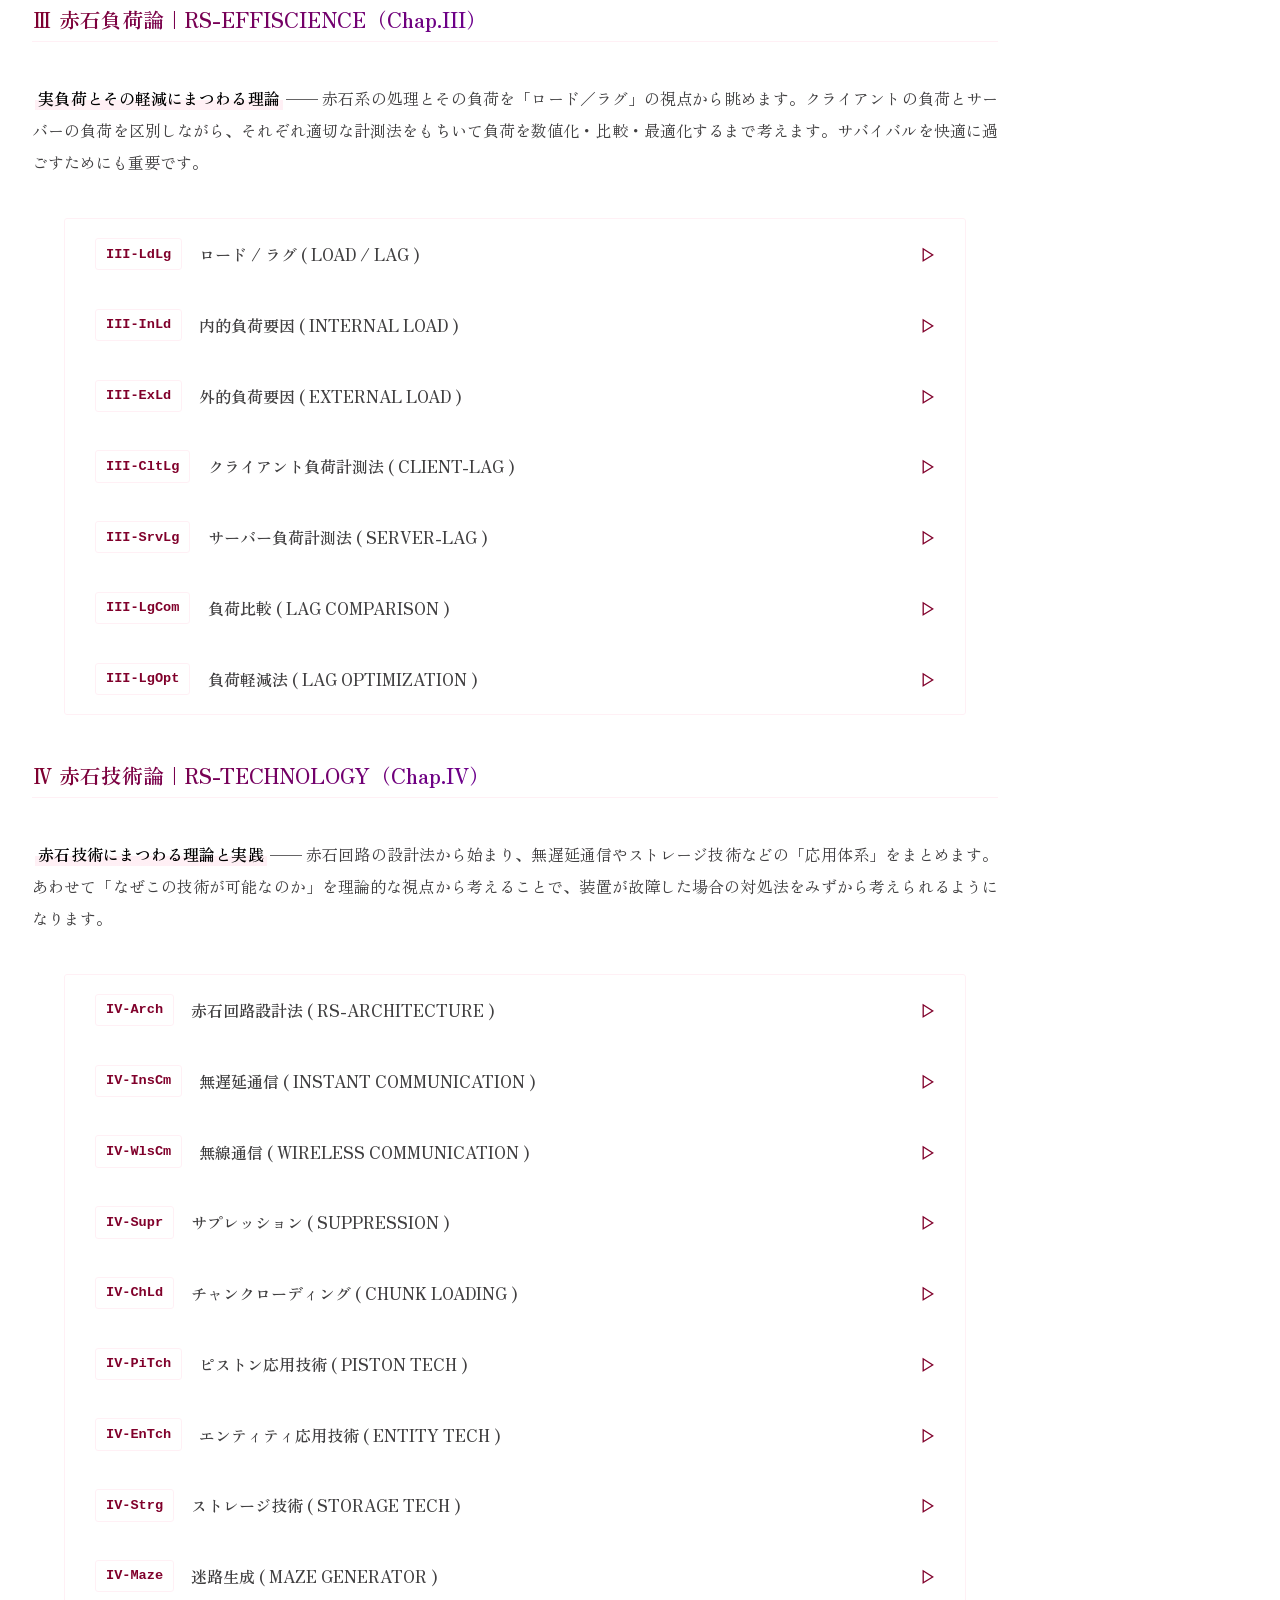
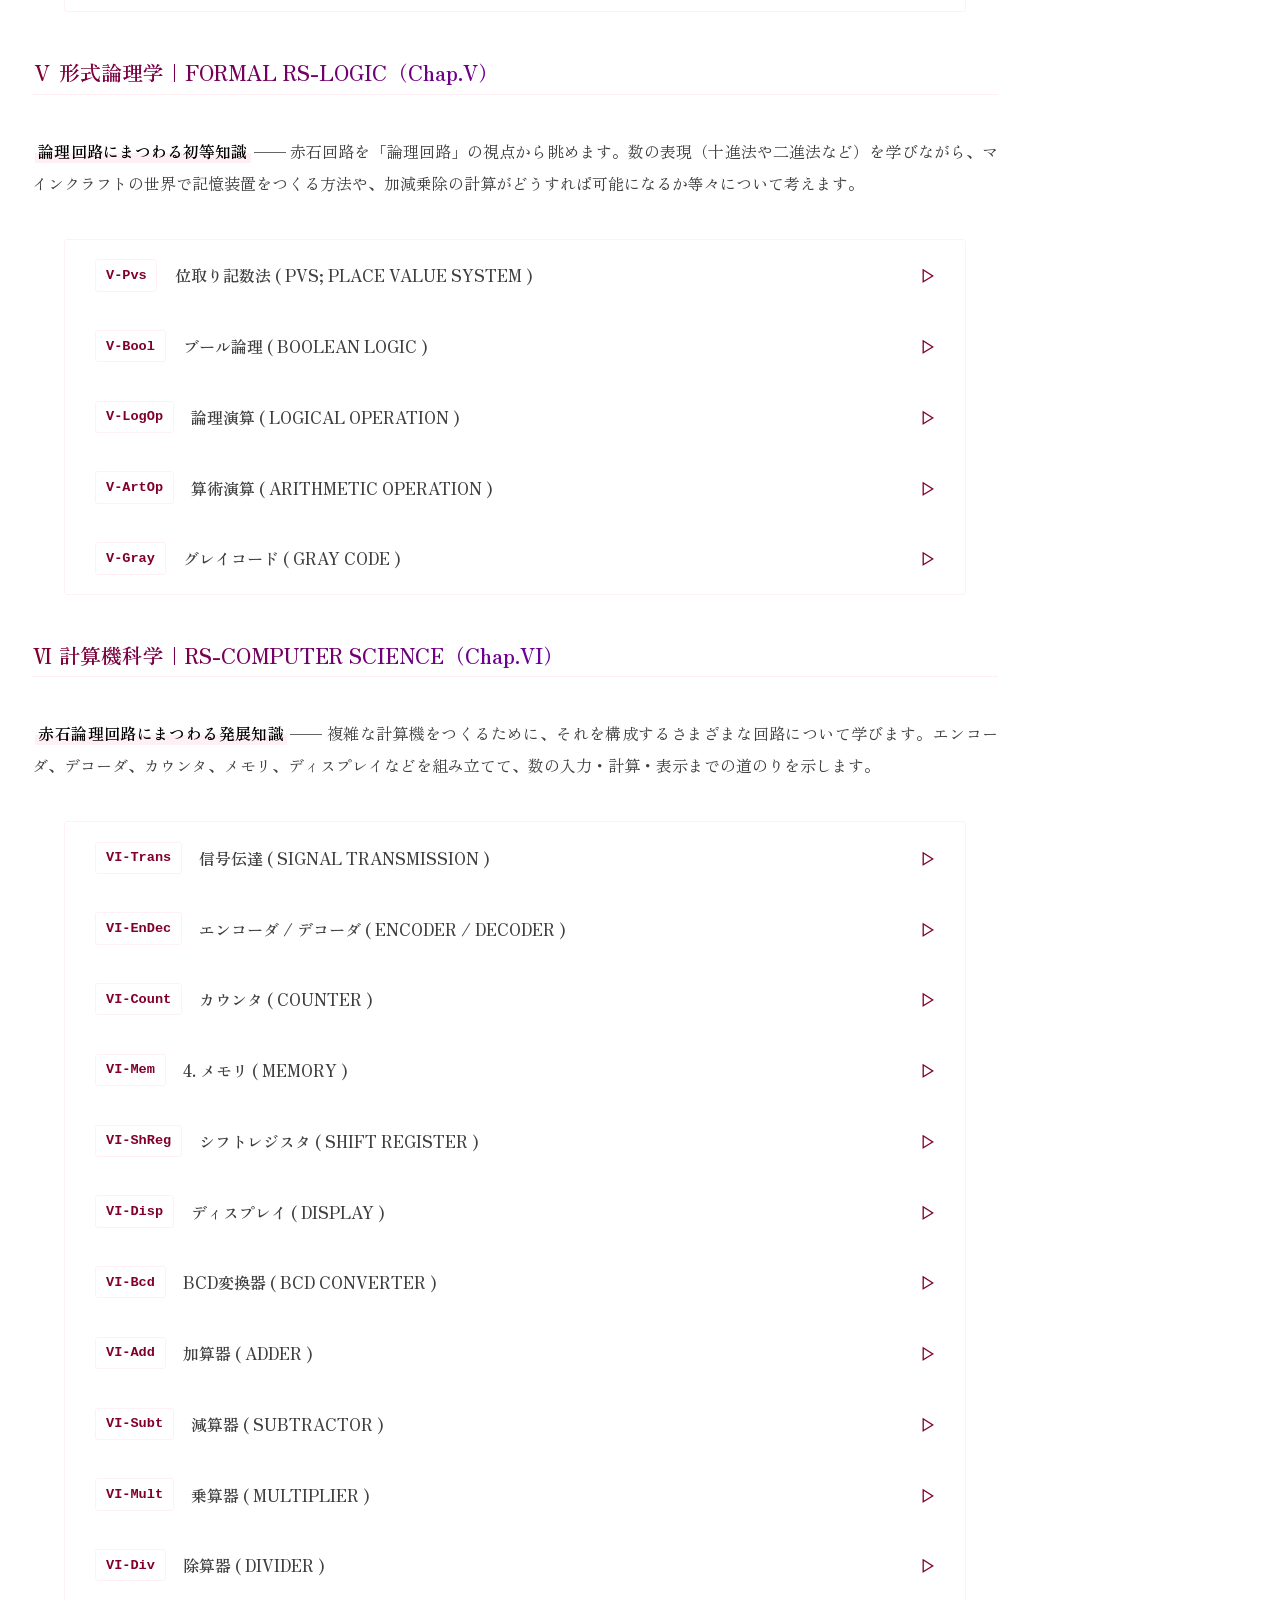
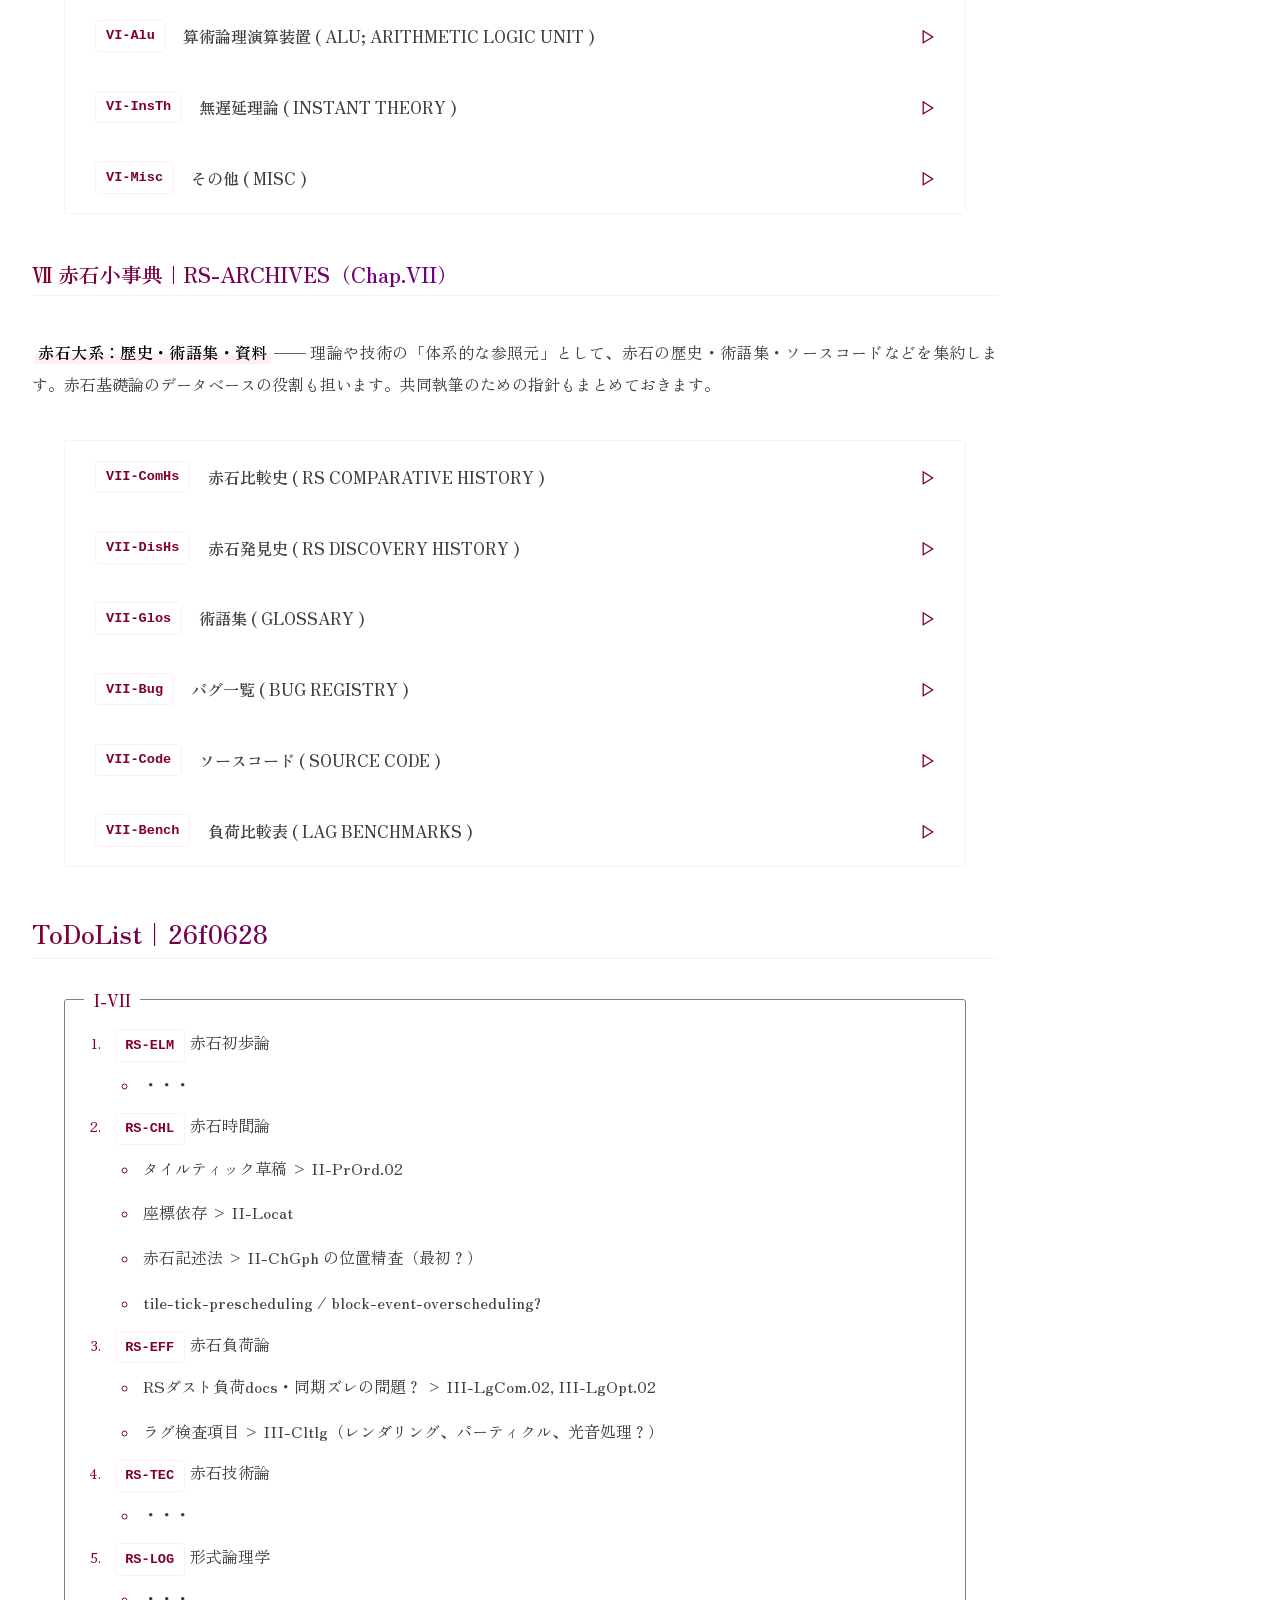
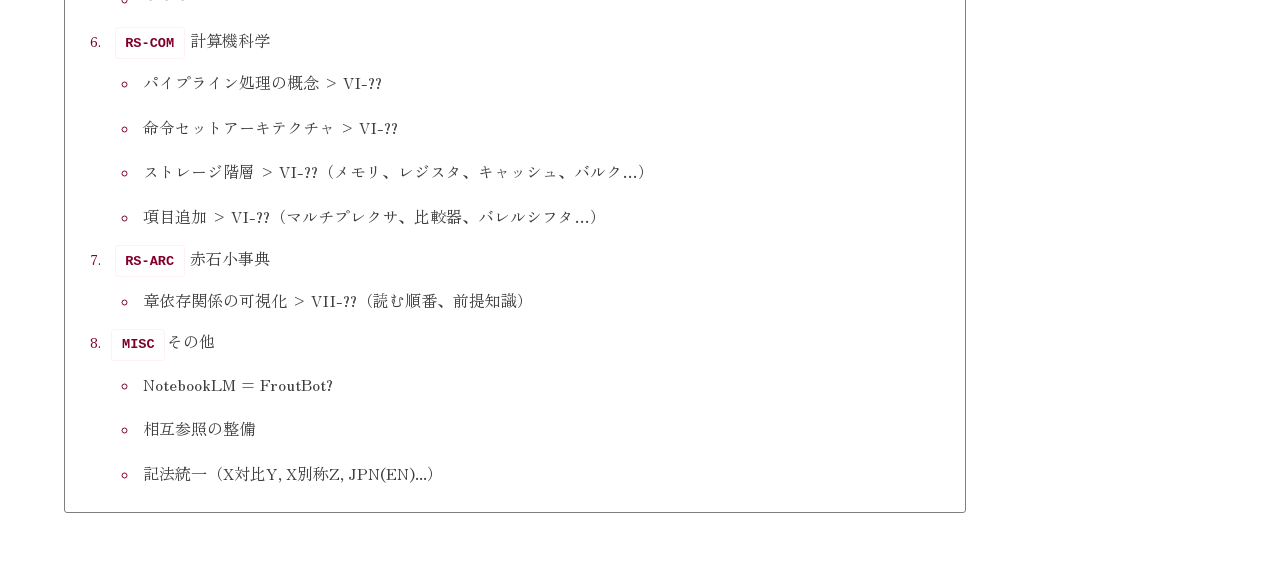
==== commit 2f0ce862: "modified: timestamp, fadeIn, href error, etc." ====
--- a/index.html
+++ b/index.html
@@ -4,12 +4,17 @@
     <meta charset="UTF-8">
     <meta name="viewport" content="width=device-width, initial-scale=1.0">
     <title>赤石基礎論｜Frout</title>
-    <link rel="stylesheet" href="css/frout-style.css">
-    <script src="js/frout-script.js" defer></script>
+    <link rel="stylesheet" href="/css/frout-style.css">
+    <script src="/js/frout-script.js" defer></script>
 </head>
 <body>
 
     <header>
+        <div class="frout-timestamp">
+            <time datetime="2026-06-28">📝2026.06.28</time>
+            <time datetime="2026-06-30">2026.06.30</time>
+            <br><a href="https://x.com/enokilovin" target="_blank" rel="noopener noreferrer">@enokilovin</a>
+        </div>
         <h1>赤石基礎論｜赤石にまつわる普遍学</h1>
         <p>—— FRouT：Fundamental <strong>Redstone Theory</strong> in <strong>Minecraft</strong> Java ——<a href="https://enokilovin.github.io/ArcFrout/misc/invitation" target="_blank" rel="noopener noreferrer">Discord</a></p>
     </header>
@@ -19,22 +24,22 @@
         <div class="frout-list">
             <div>4 CONCEPTS</div>
             <ol>
-                <li><strong>赤石コミュニティの基礎底上げ</strong>
+                <li><mark>赤石コミュニティの基礎底上げ</mark>
                     <ul>
                         <li>赤石の仕様にまつわる「暗黙知」を明らかにします。その知識を、実践的または理論的な視点から理解することで「赤石界の発展」に尽力します。</li>
                     </ul>
                 </li>
-                <li><strong>一般向け解説資料の補足・訂正・根拠の明示</strong>
+                <li><mark>一般向け解説資料の補足・訂正・根拠の明示</mark>
                     <ul>
                         <li>WEB上には<a href="https://minecraft.wiki/" target="_blank" rel="noopener noreferrer">Minecraft Wiki</a>に代表される解説資料が無数にあります。意識的または無意識的にカットされている内容を浮き彫りにして「知識の是正」を試みます。</li>
                     </ul>
                 </li>
-                <li><strong>分野横断的かつ体系的な内容整理</strong>
+                <li><mark>分野横断的かつ体系的な内容整理</mark>
                     <ul>
                         <li>赤石にまつわる知識は無数にあり、その知識の応用先も数多くあります。断片的ではなく横断的に参照できるよう資料を体系化することで「知識の拡大」に取り組みます。</li>
                     </ul>
                 </li>
-                <li><strong>共著による専門性の向上</strong>
+                <li><mark>共著による専門性の向上</mark>
                     <ul>
                         <li>主宰者（@enokilovin）によって権限を与えられた有志たちは、記事の作成・編集・公開ができるようになります。それぞれ専門領域をもつ有志によって「知識の深化」がもたらされます。</li>
                         <li>ただし、権限の付与対象は主宰者の独断に委ねられていますので、その点はご了承ください。情報の補足や誤情報に対する指摘など、<a href="https://github.com/enokilovin/arcfrout/issues" target="_blank" rel="noopener noreferrer">GitHub Issues</a>で気兼ねなくフィードバックしていただけると幸いです！</li>
@@ -385,6 +390,5 @@
         </div>
     </section>
 
-
 </body>
 </html>
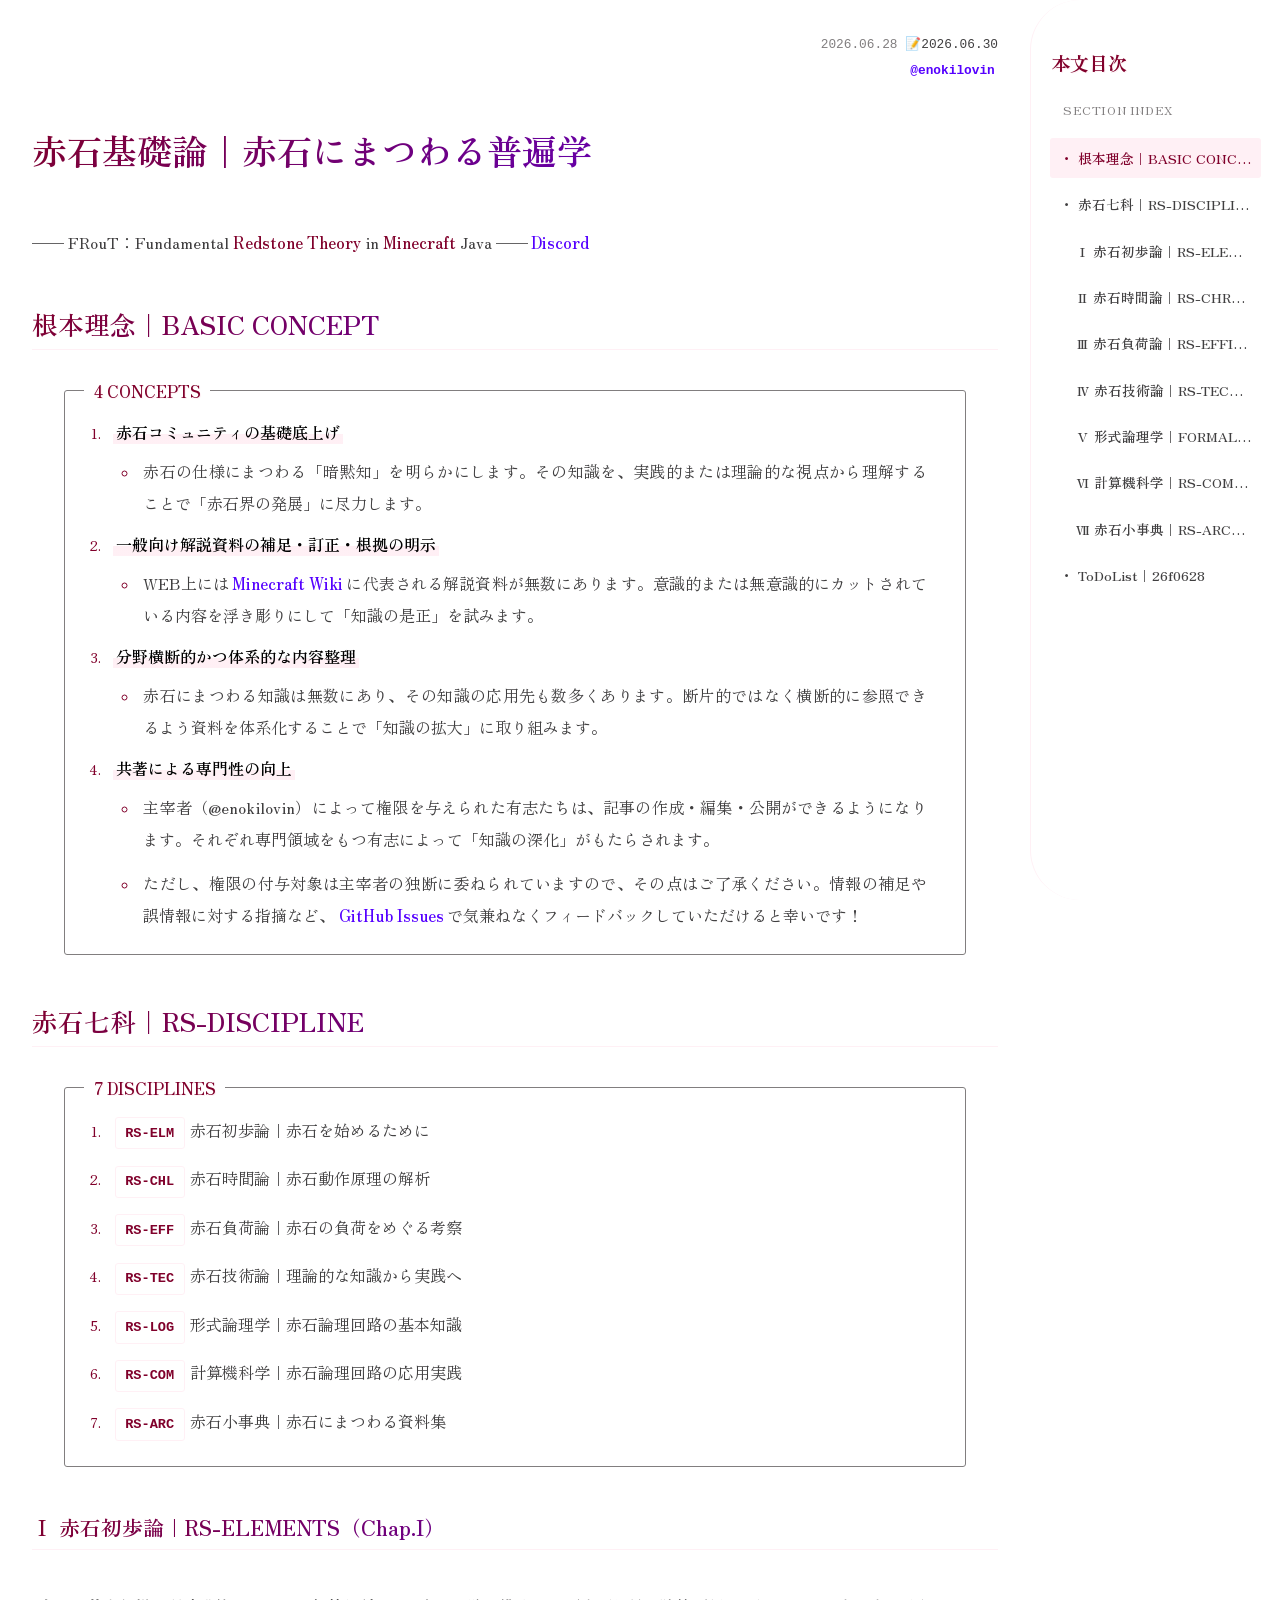
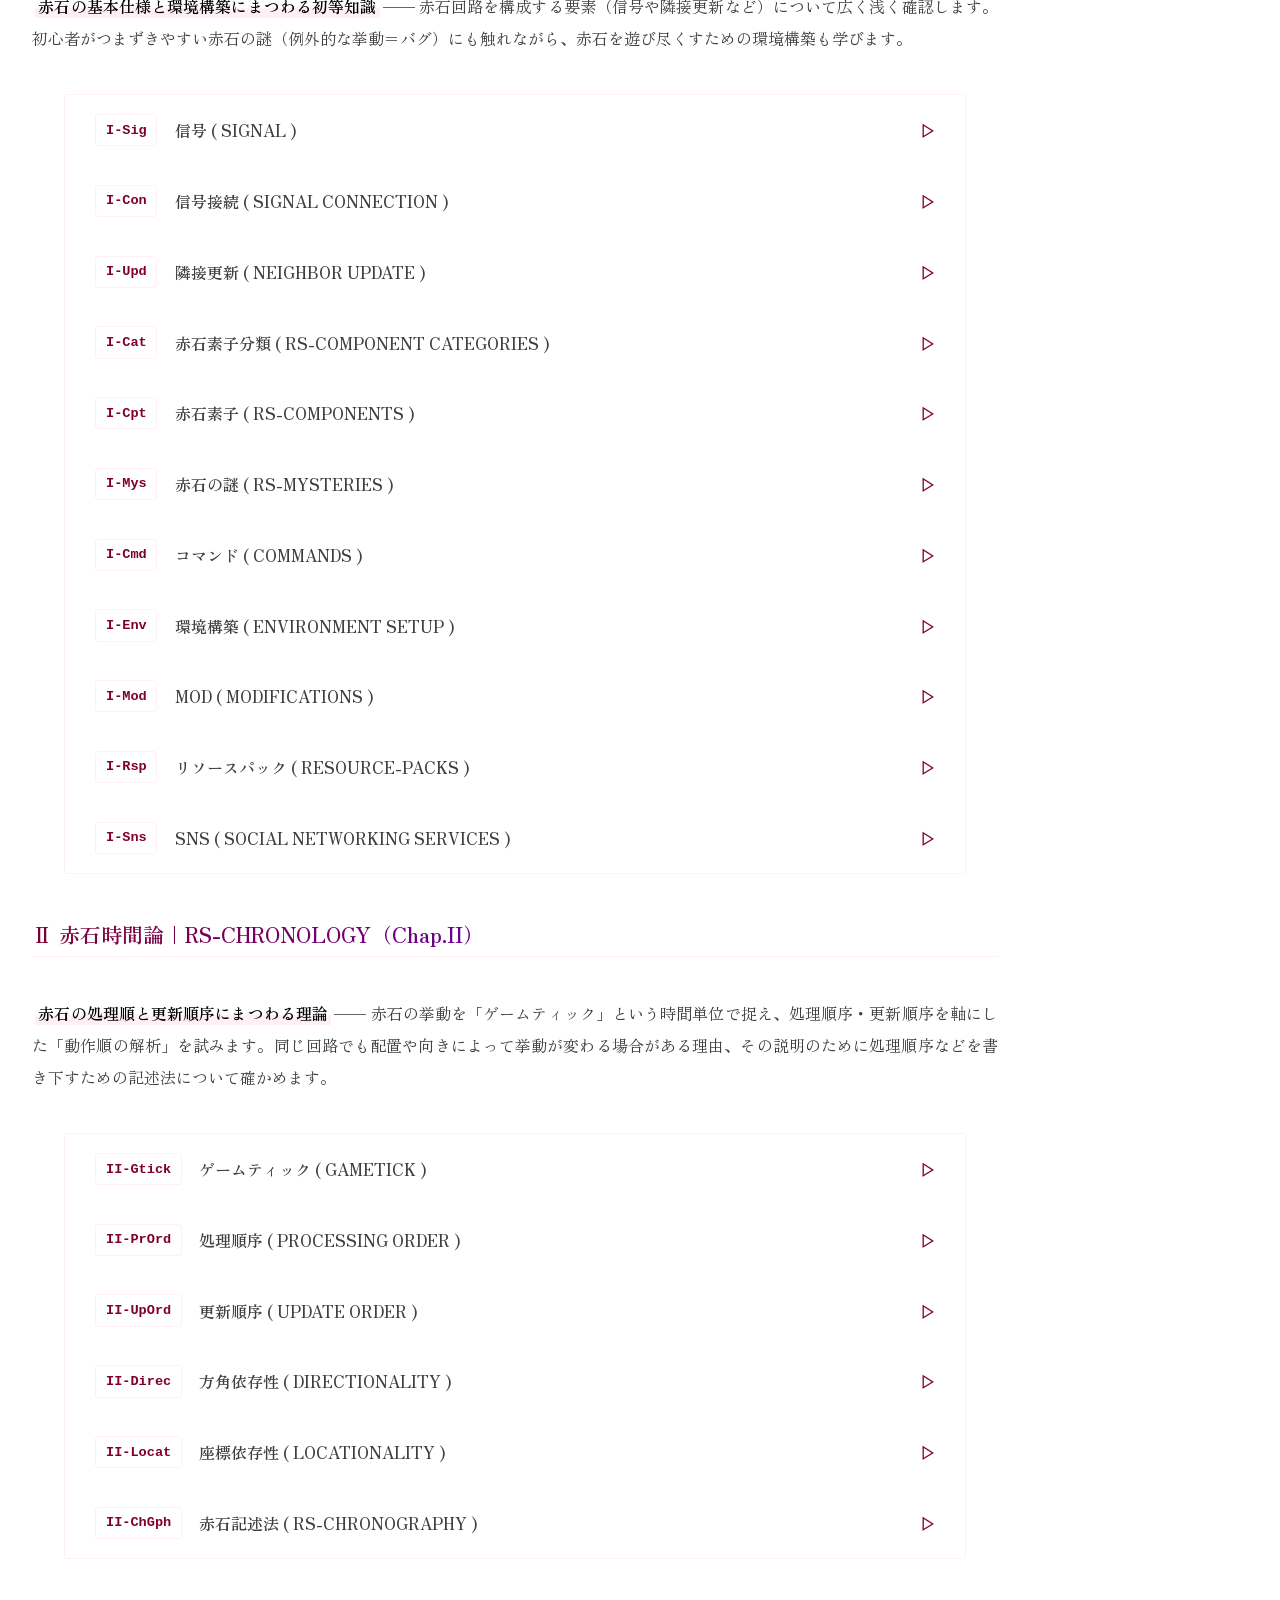
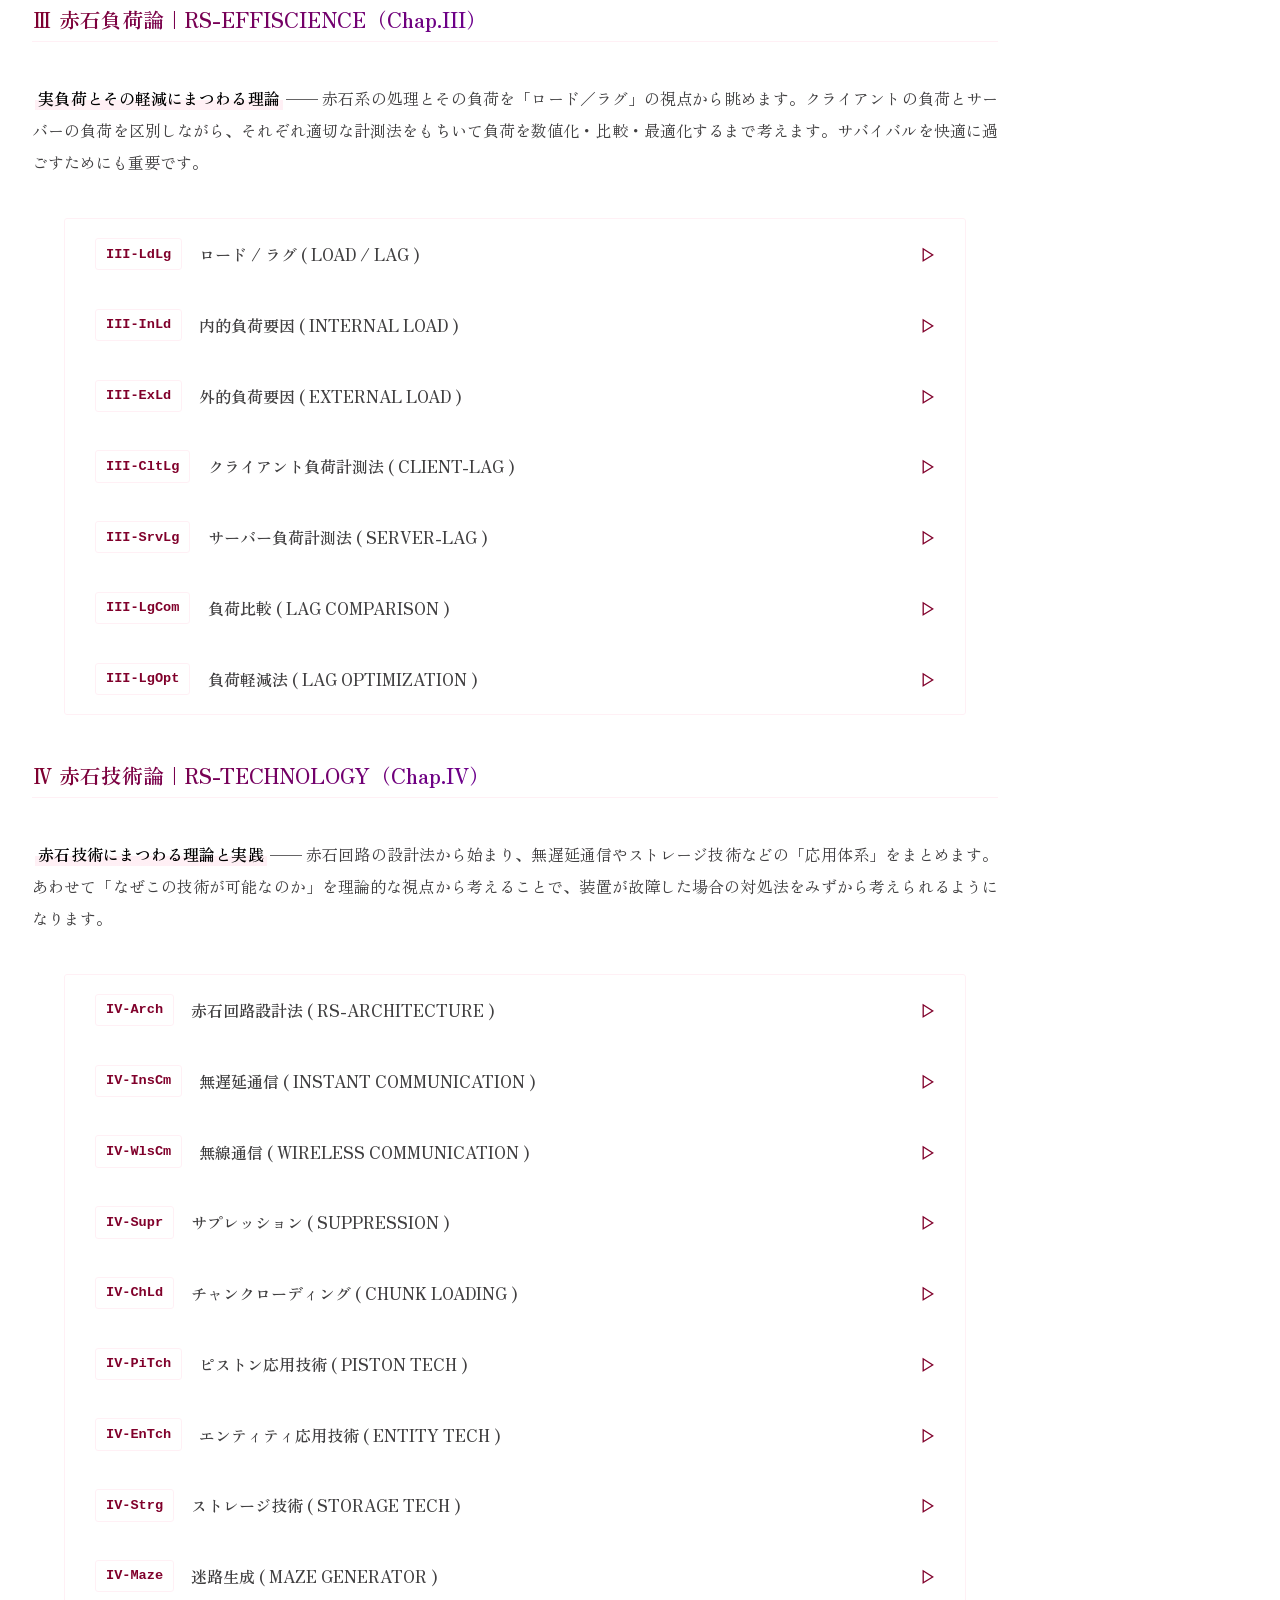
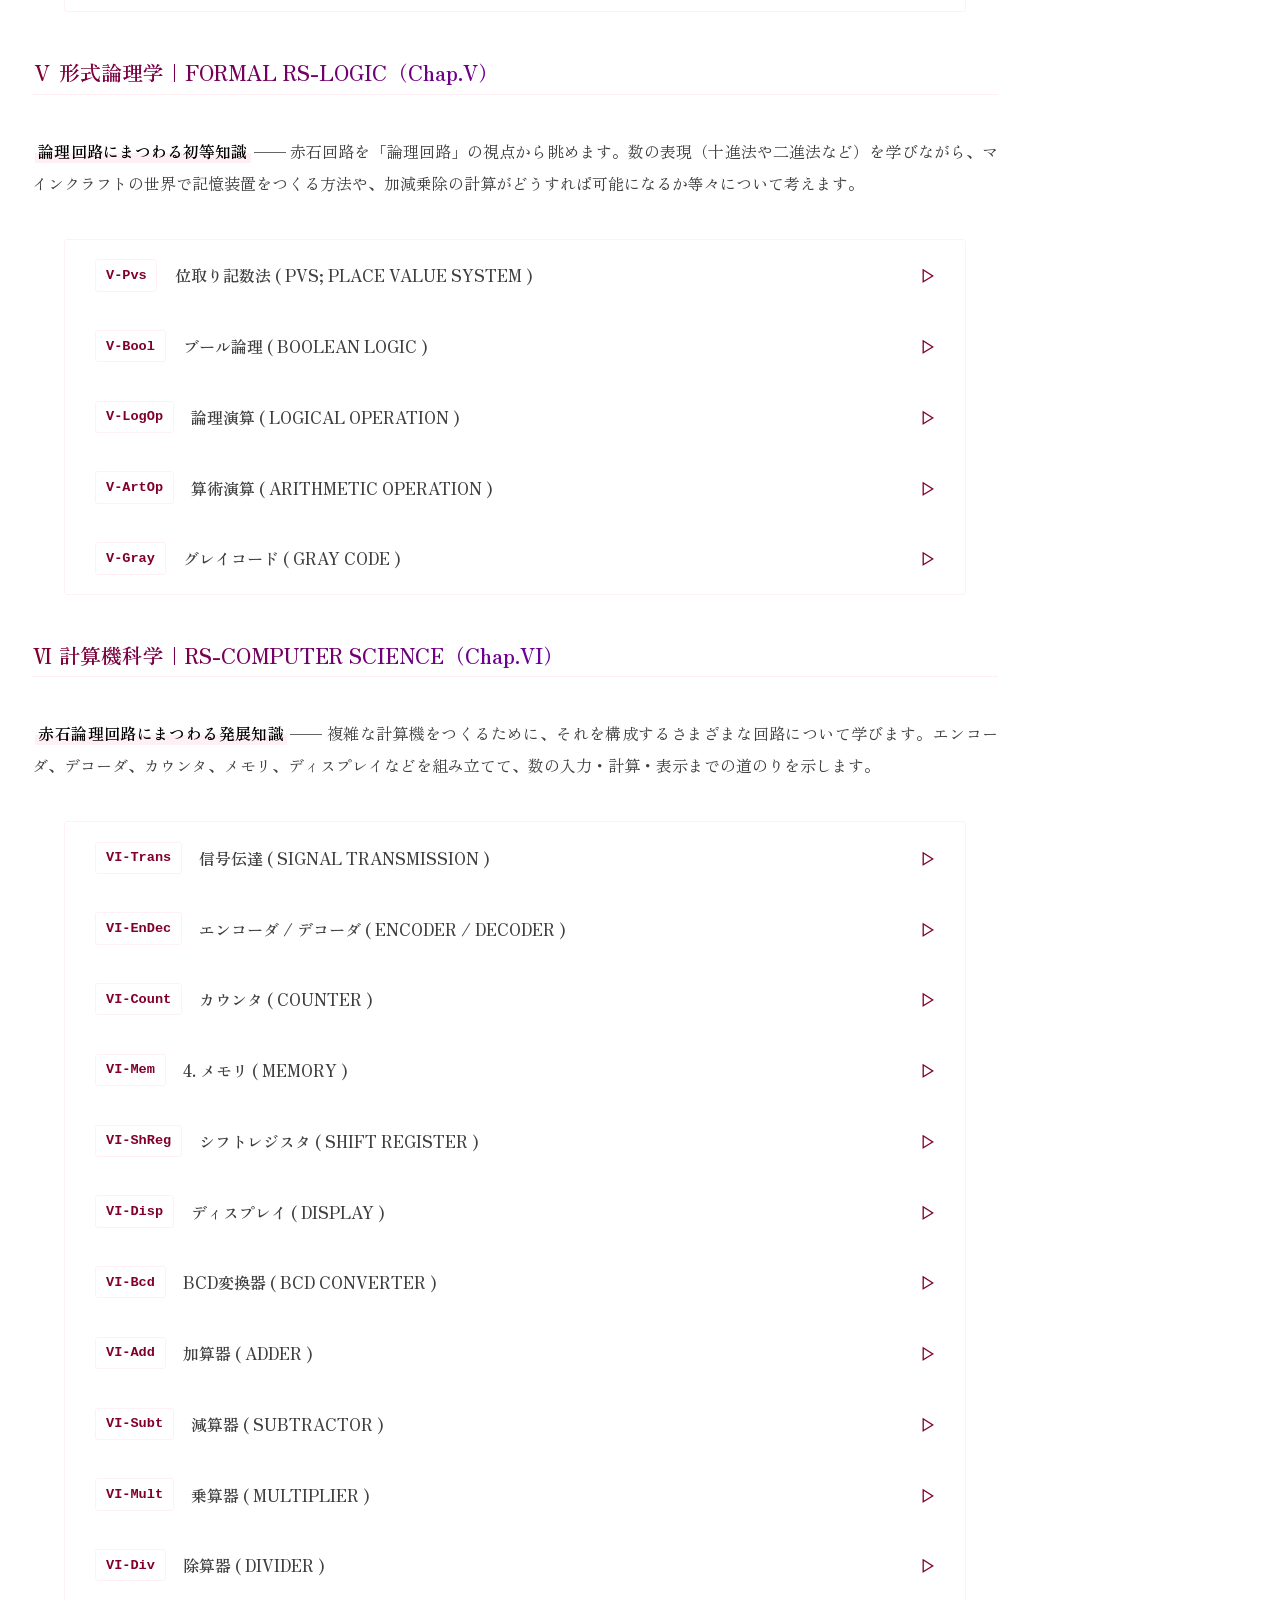
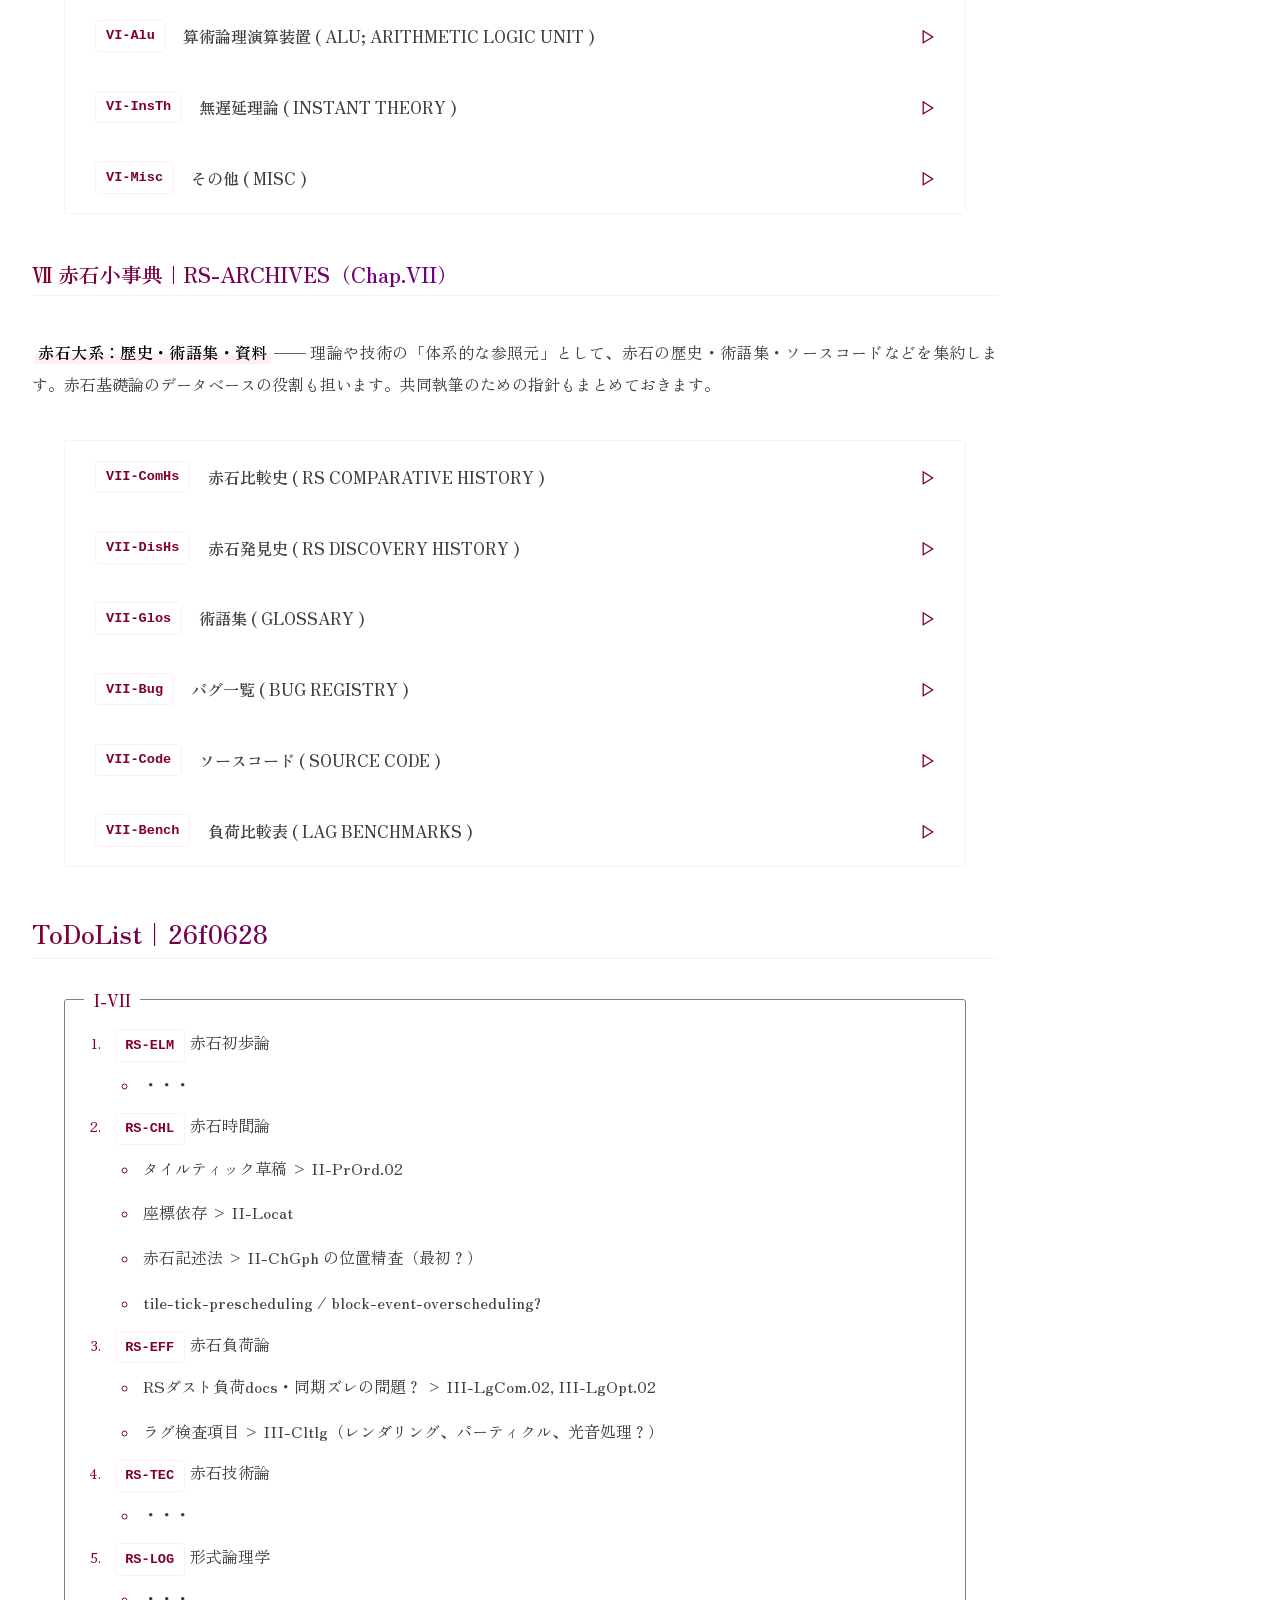
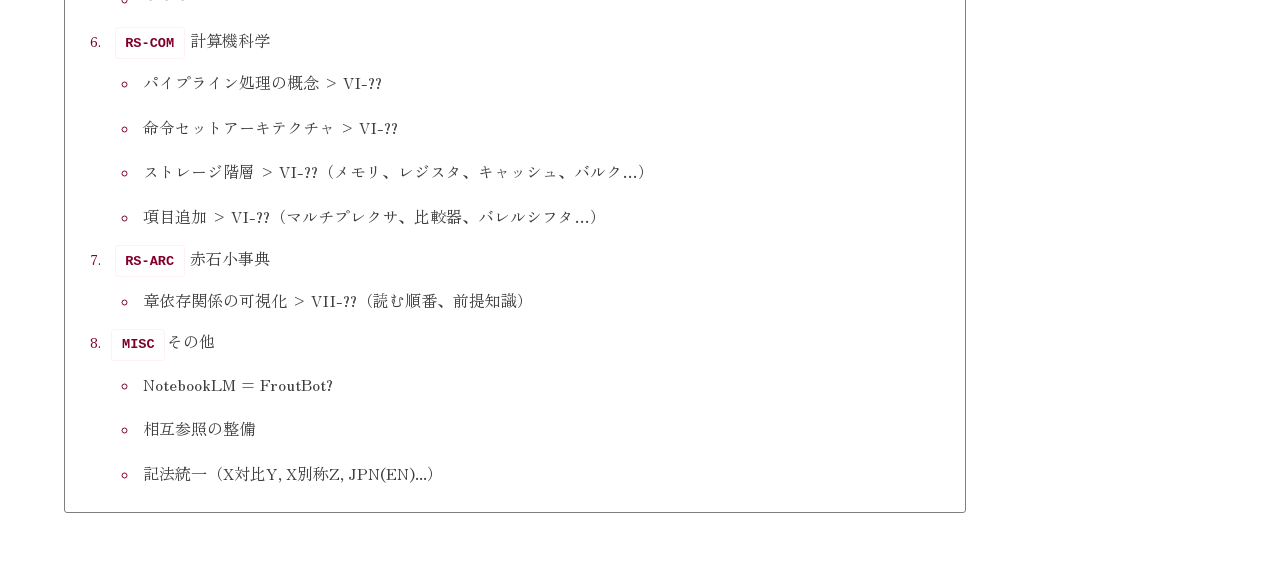
==== commit f55f88f3: "modified:   index.html, .gitignore" ====
--- a/index.html
+++ b/index.html
@@ -11,8 +11,8 @@
 
     <header>
         <div class="frout-timestamp">
-            <time datetime="2026-06-28">📝2026.06.28</time>
-            <time datetime="2026-06-30">2026.06.30</time>
+            <time datetime="2026-06-28">2026.06.28</time>
+            <time datetime="2026-06-30">📝2026.06.30</time>
             <br><a href="https://x.com/enokilovin" target="_blank" rel="noopener noreferrer">@enokilovin</a>
         </div>
         <h1>赤石基礎論｜赤石にまつわる普遍学</h1>
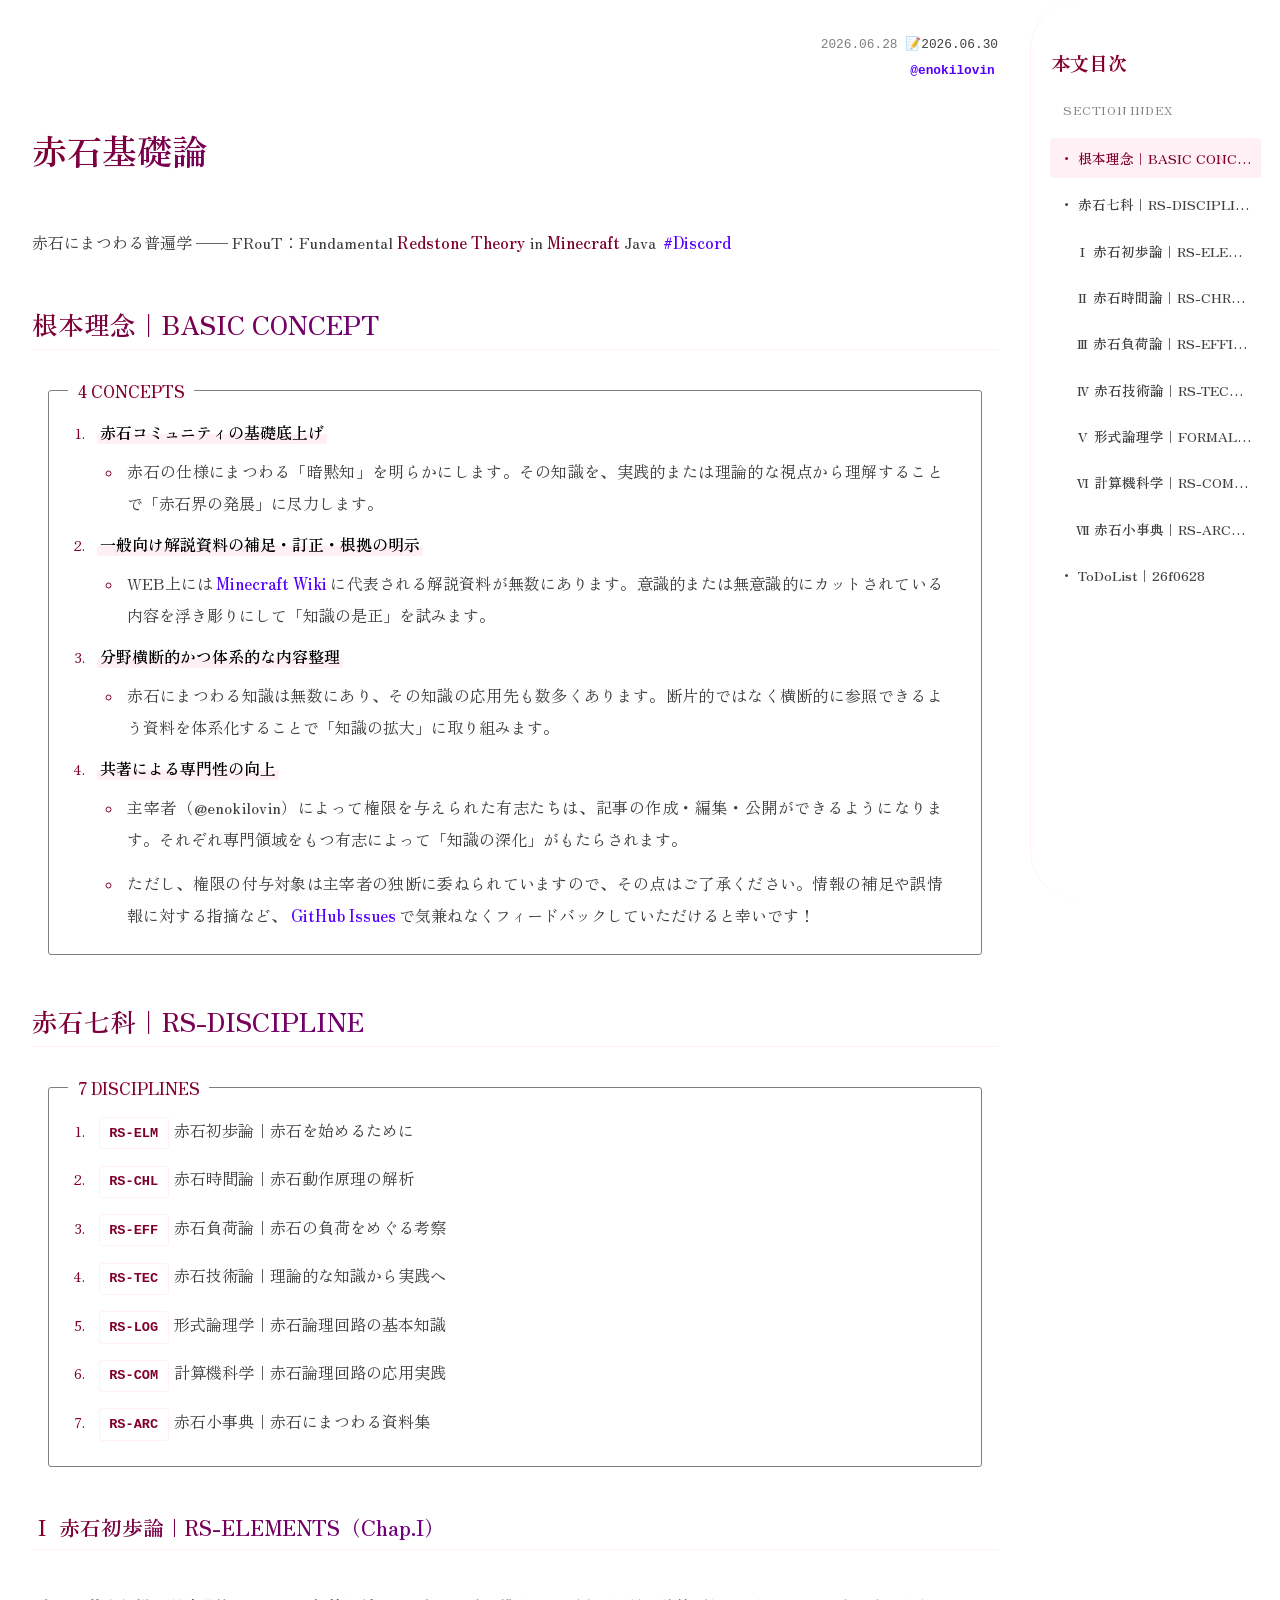
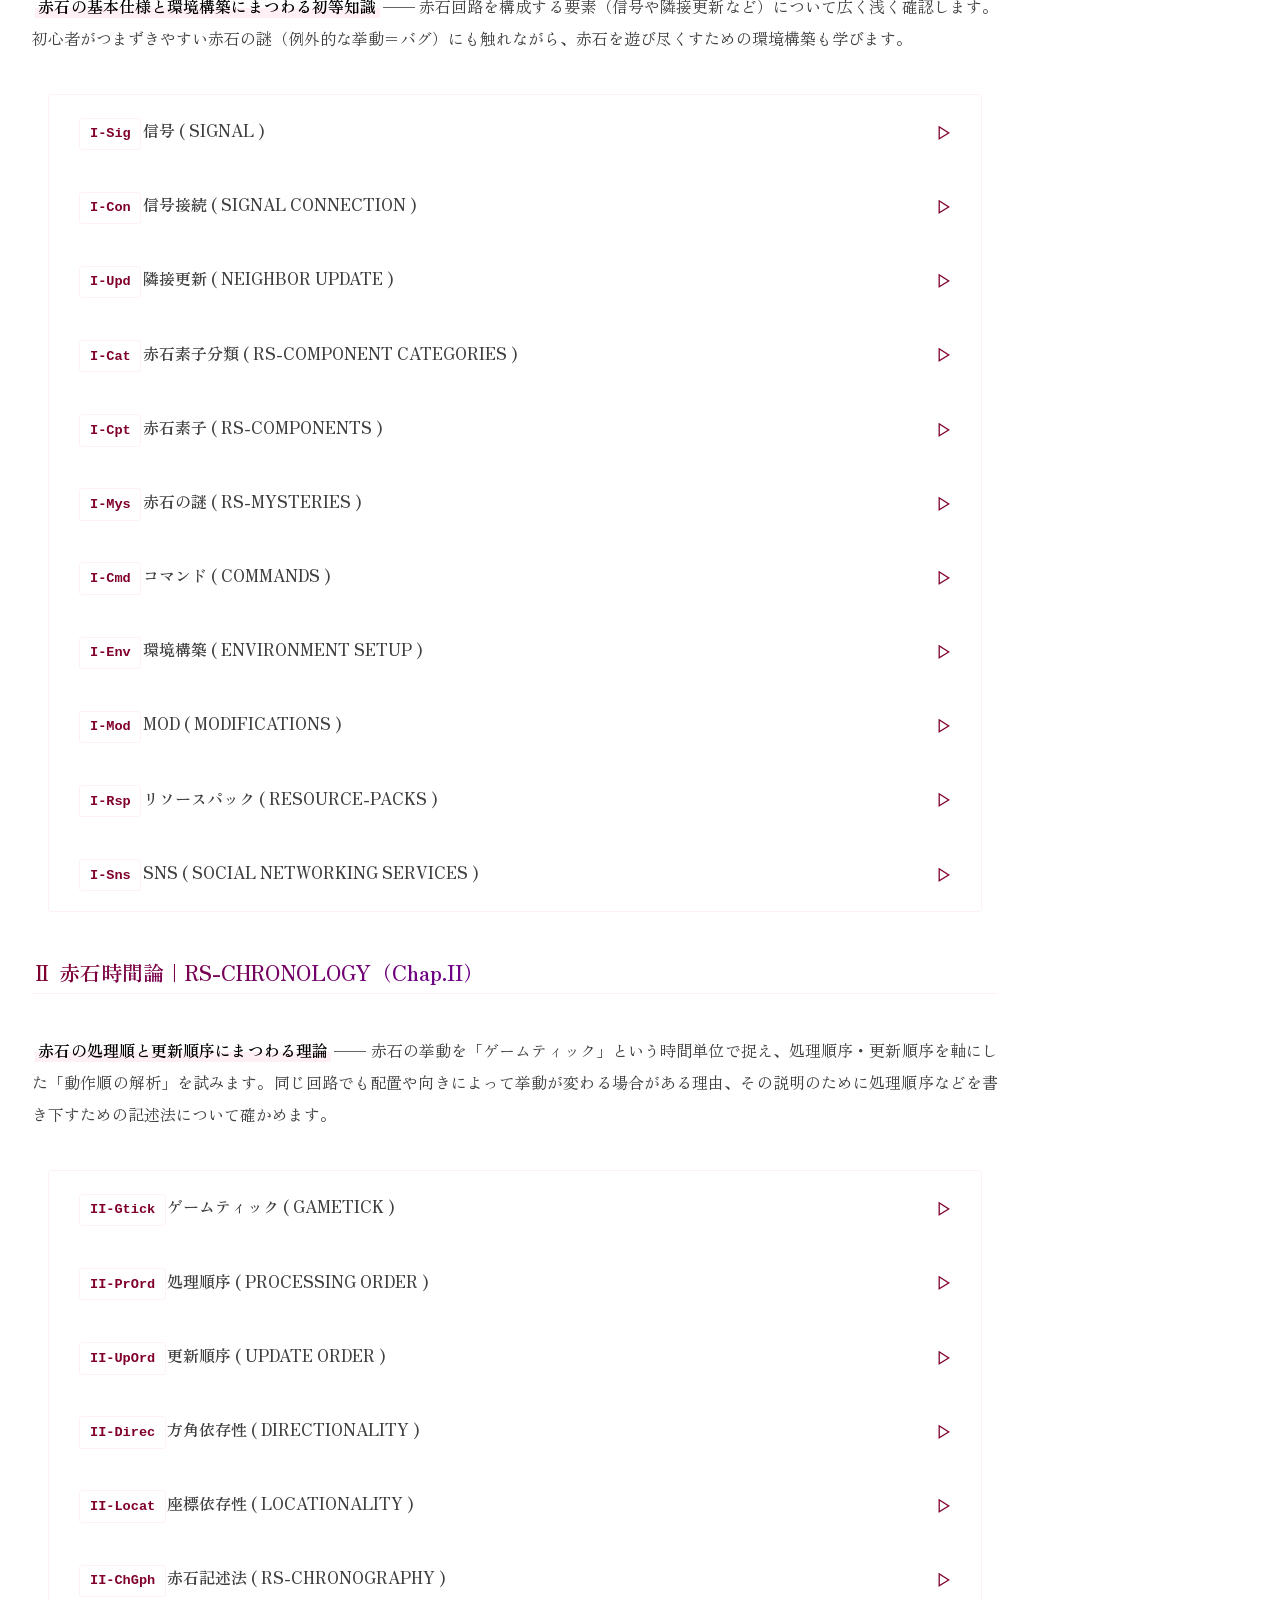
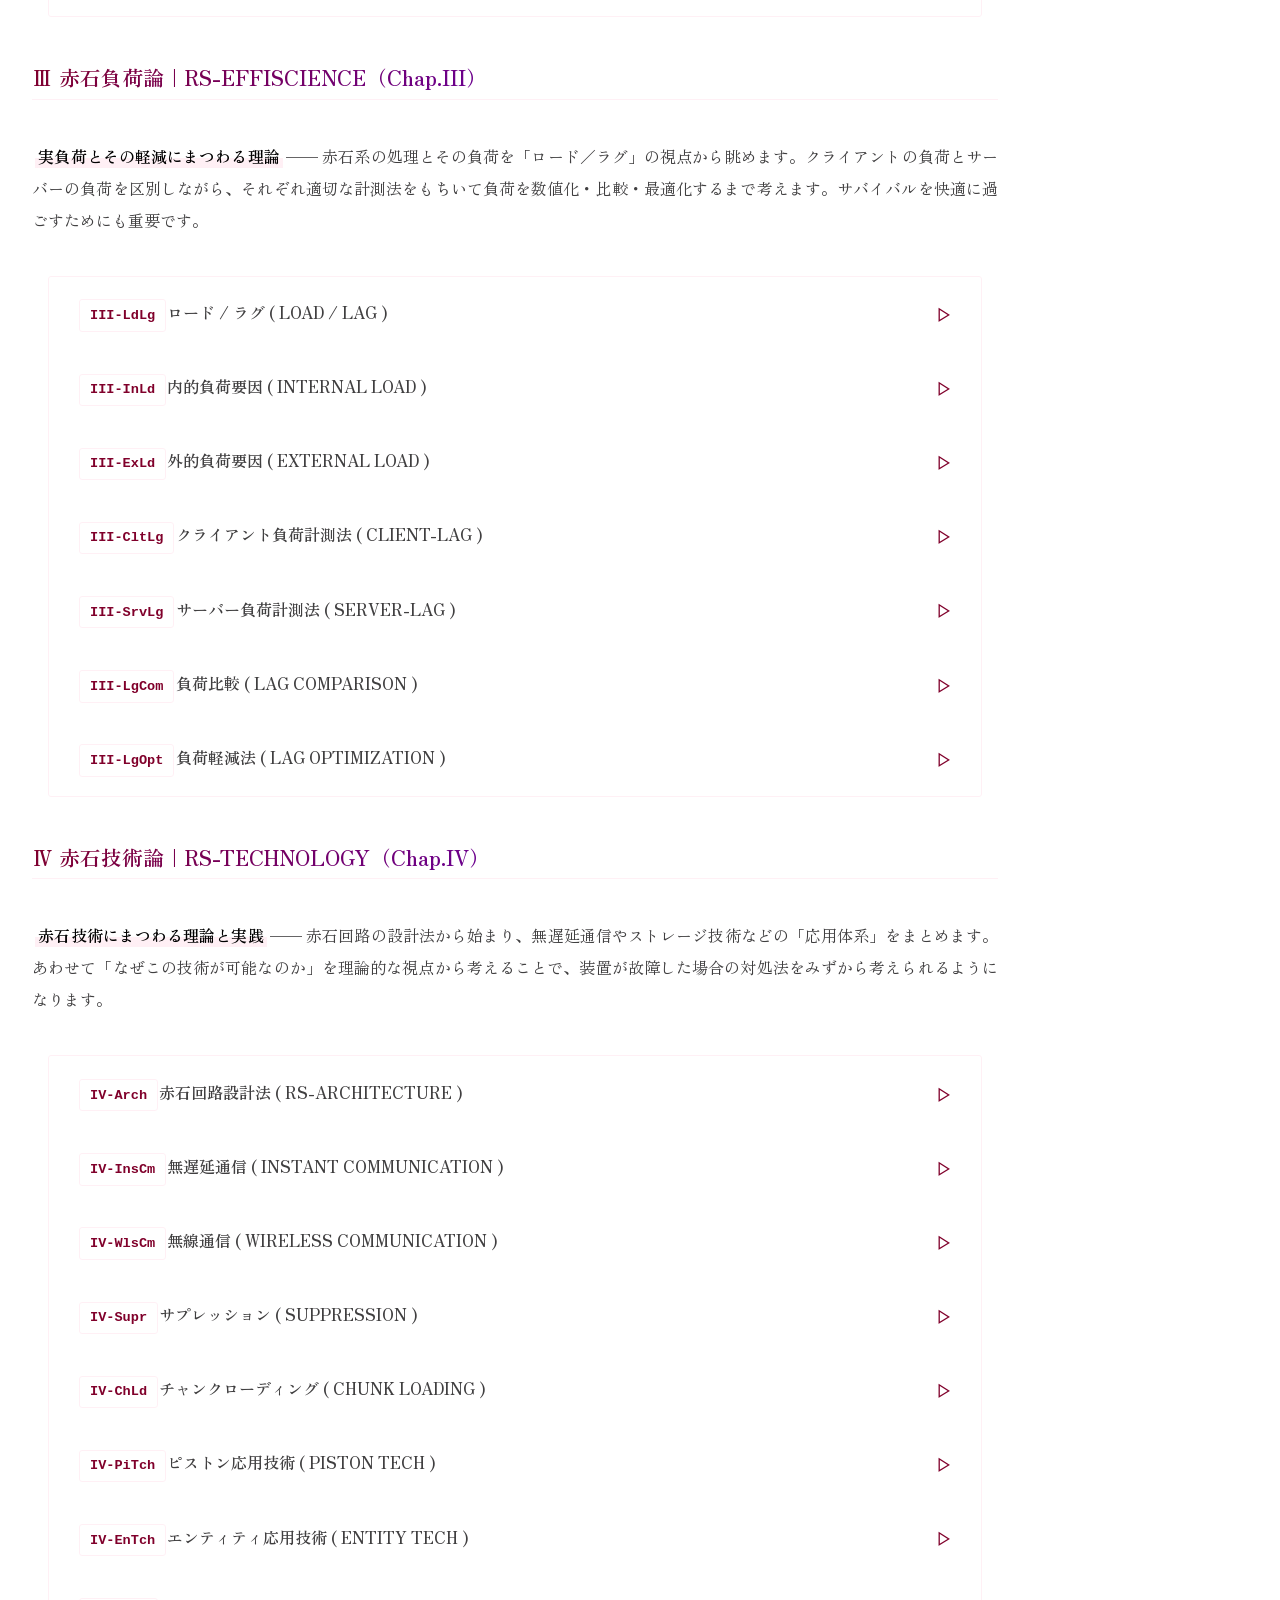
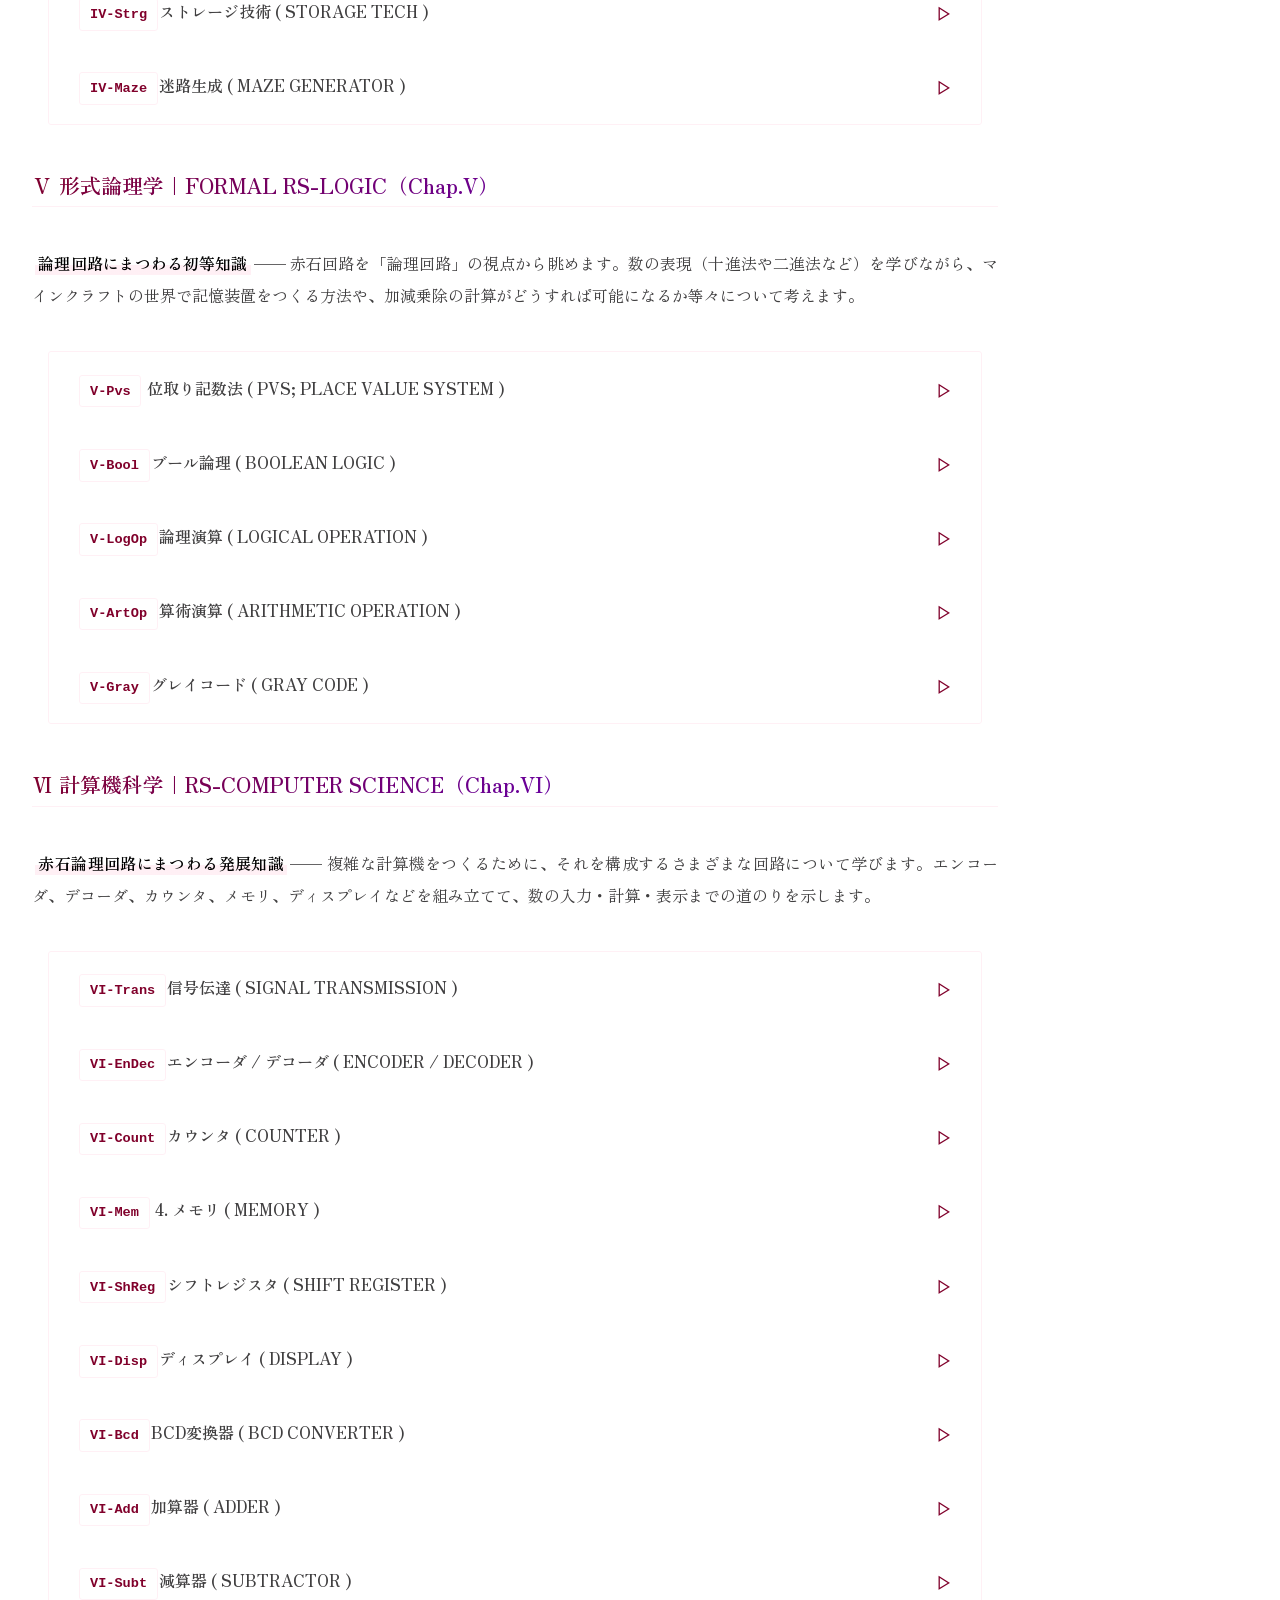
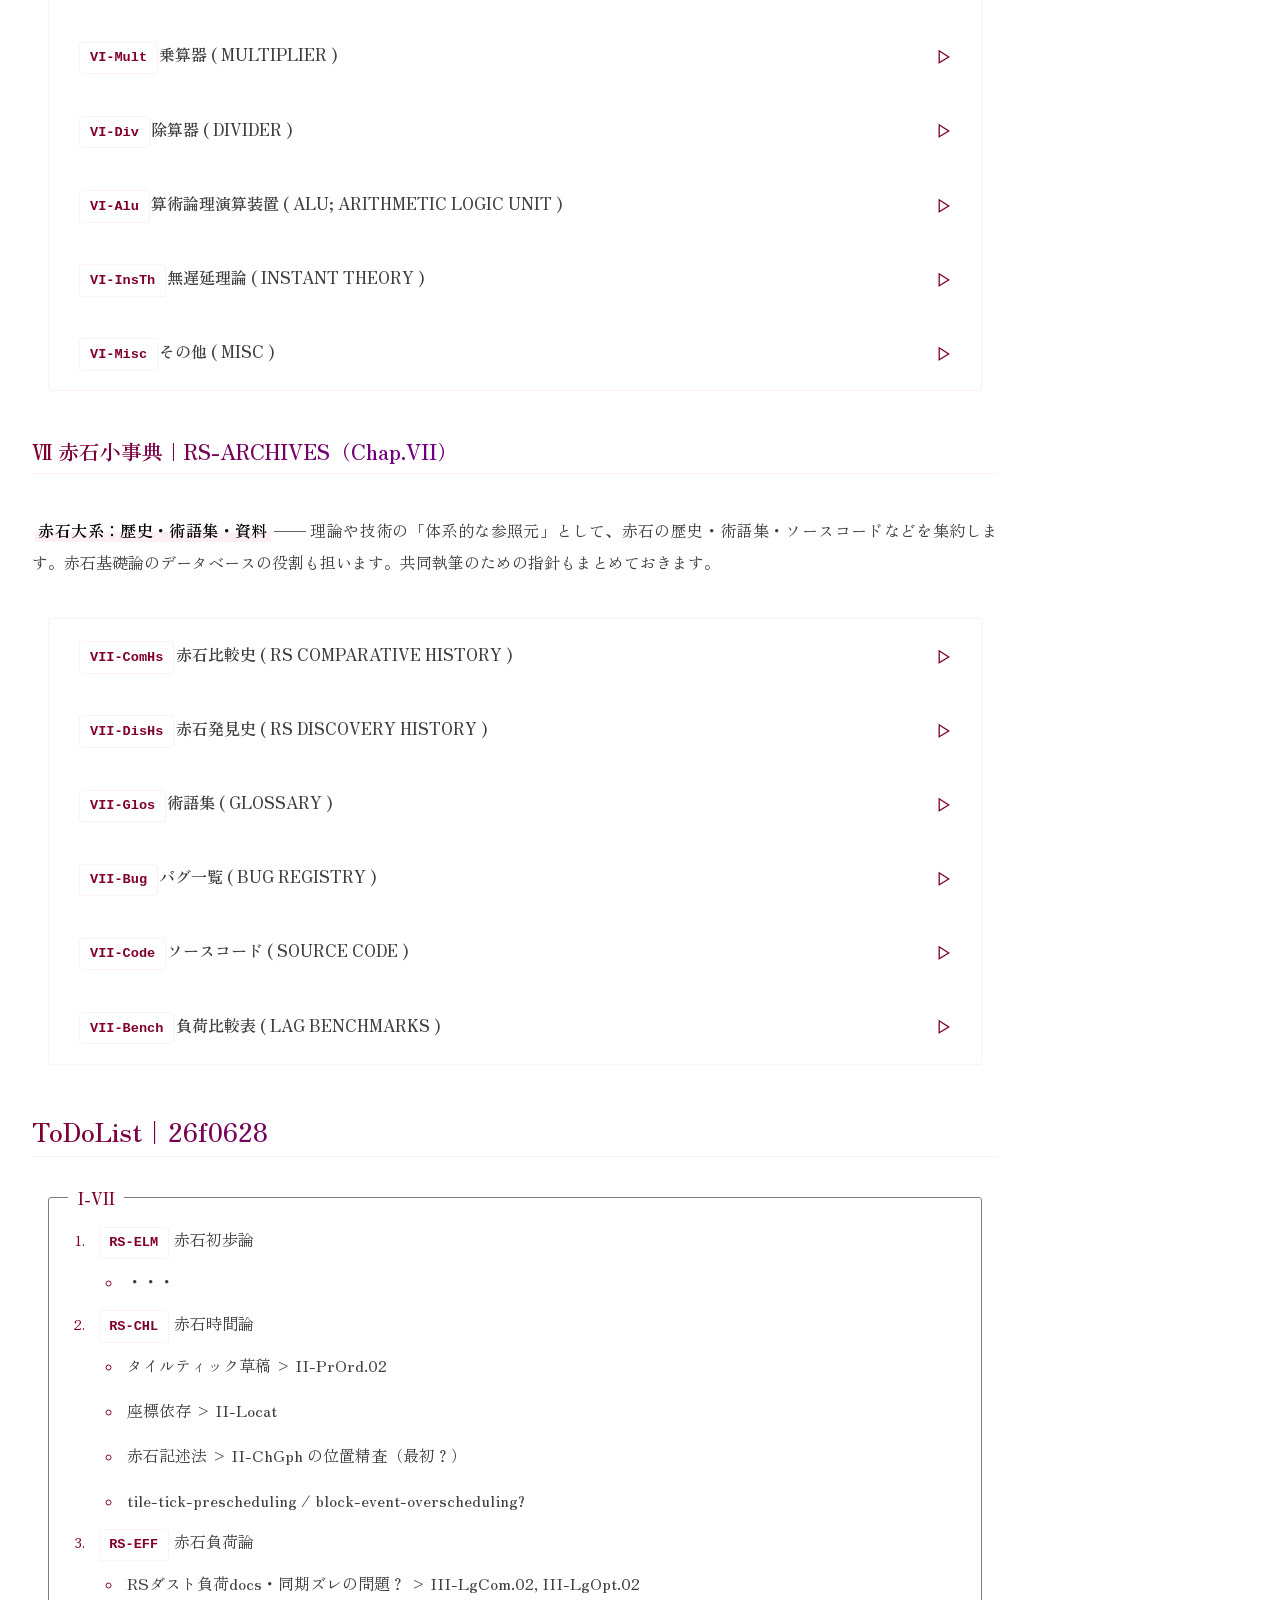
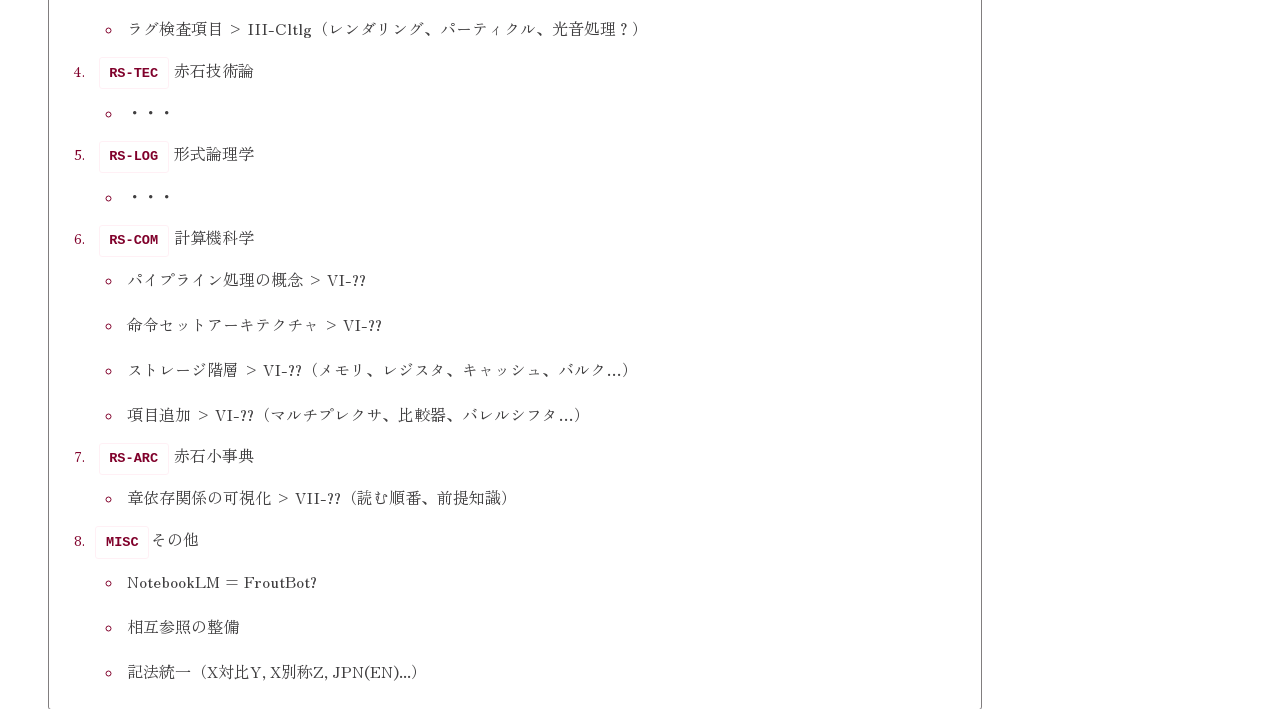
==== commit b61b8ddc: "modified:   css/frout-style_blocks.css modified:   index.html" ====
--- a/index.html
+++ b/index.html
@@ -4,8 +4,8 @@
     <meta charset="UTF-8">
     <meta name="viewport" content="width=device-width, initial-scale=1.0">
     <title>赤石基礎論｜Frout</title>
-    <link rel="stylesheet" href="/css/frout-style.css">
-    <script src="/js/frout-script.js" defer></script>
+    <link rel="stylesheet" href="./css/frout-style.css">
+    <script src="./js/frout-script.js" defer></script>
 </head>
 <body>
 
@@ -15,8 +15,8 @@
             <time datetime="2026-06-30">📝2026.06.30</time>
             <br><a href="https://x.com/enokilovin" target="_blank" rel="noopener noreferrer">@enokilovin</a>
         </div>
-        <h1>赤石基礎論｜赤石にまつわる普遍学</h1>
-        <p>—— FRouT：Fundamental <strong>Redstone Theory</strong> in <strong>Minecraft</strong> Java ——<a href="https://enokilovin.github.io/ArcFrout/misc/invitation" target="_blank" rel="noopener noreferrer">Discord</a></p>
+        <h1>赤石基礎論</h1>
+        <p>赤石にまつわる普遍学 —— FRouT：Fundamental <strong>Redstone Theory</strong> in <strong>Minecraft</strong> Java <a href="https://enokilovin.github.io/ArcFrout/misc/invitation" target="_blank" rel="noopener noreferrer">#Discord</a></p>
     </header>
 
     <section>
--- a/css/frout-style.css
+++ b/css/frout-style.css
@@ -5,3 +5,28 @@
 @import url('frout-style_blocks.css');
 @import url('frout-style_toc.css');
 
+* {
+    box-sizing: border-box;
+    margin: 0;
+    padding: 0;
+    animation: fadeIn 0.8s ease-in-out forwards;
+}
+
+@keyframes fadeIn {
+    0% {
+        opacity: 0.5;
+        transform: translateY(4px);
+    }
+    100% {
+        opacity: 1;
+        transform: translateY(0);
+    }
+}
+
+html {
+    scroll-behavior: smooth;
+}
+
+[id] {
+    scroll-margin-top: 2.5rem;
+}
